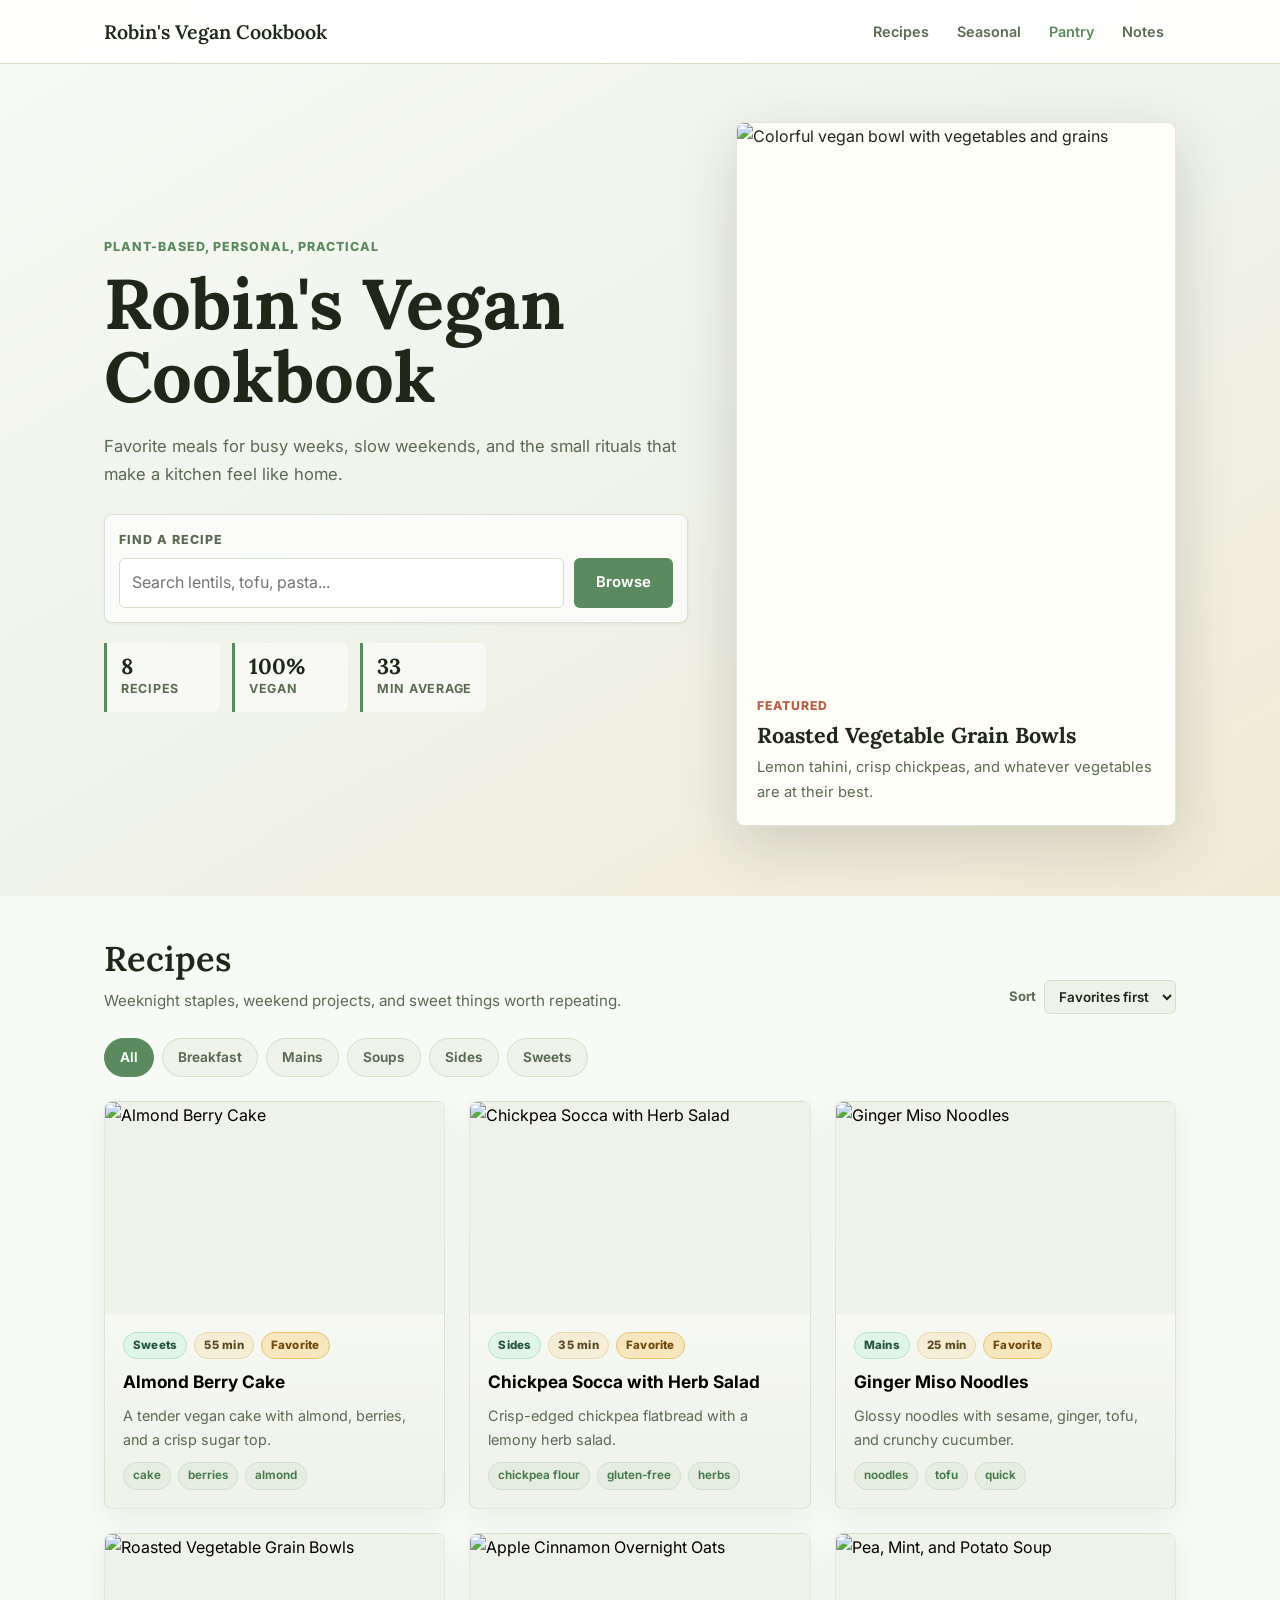
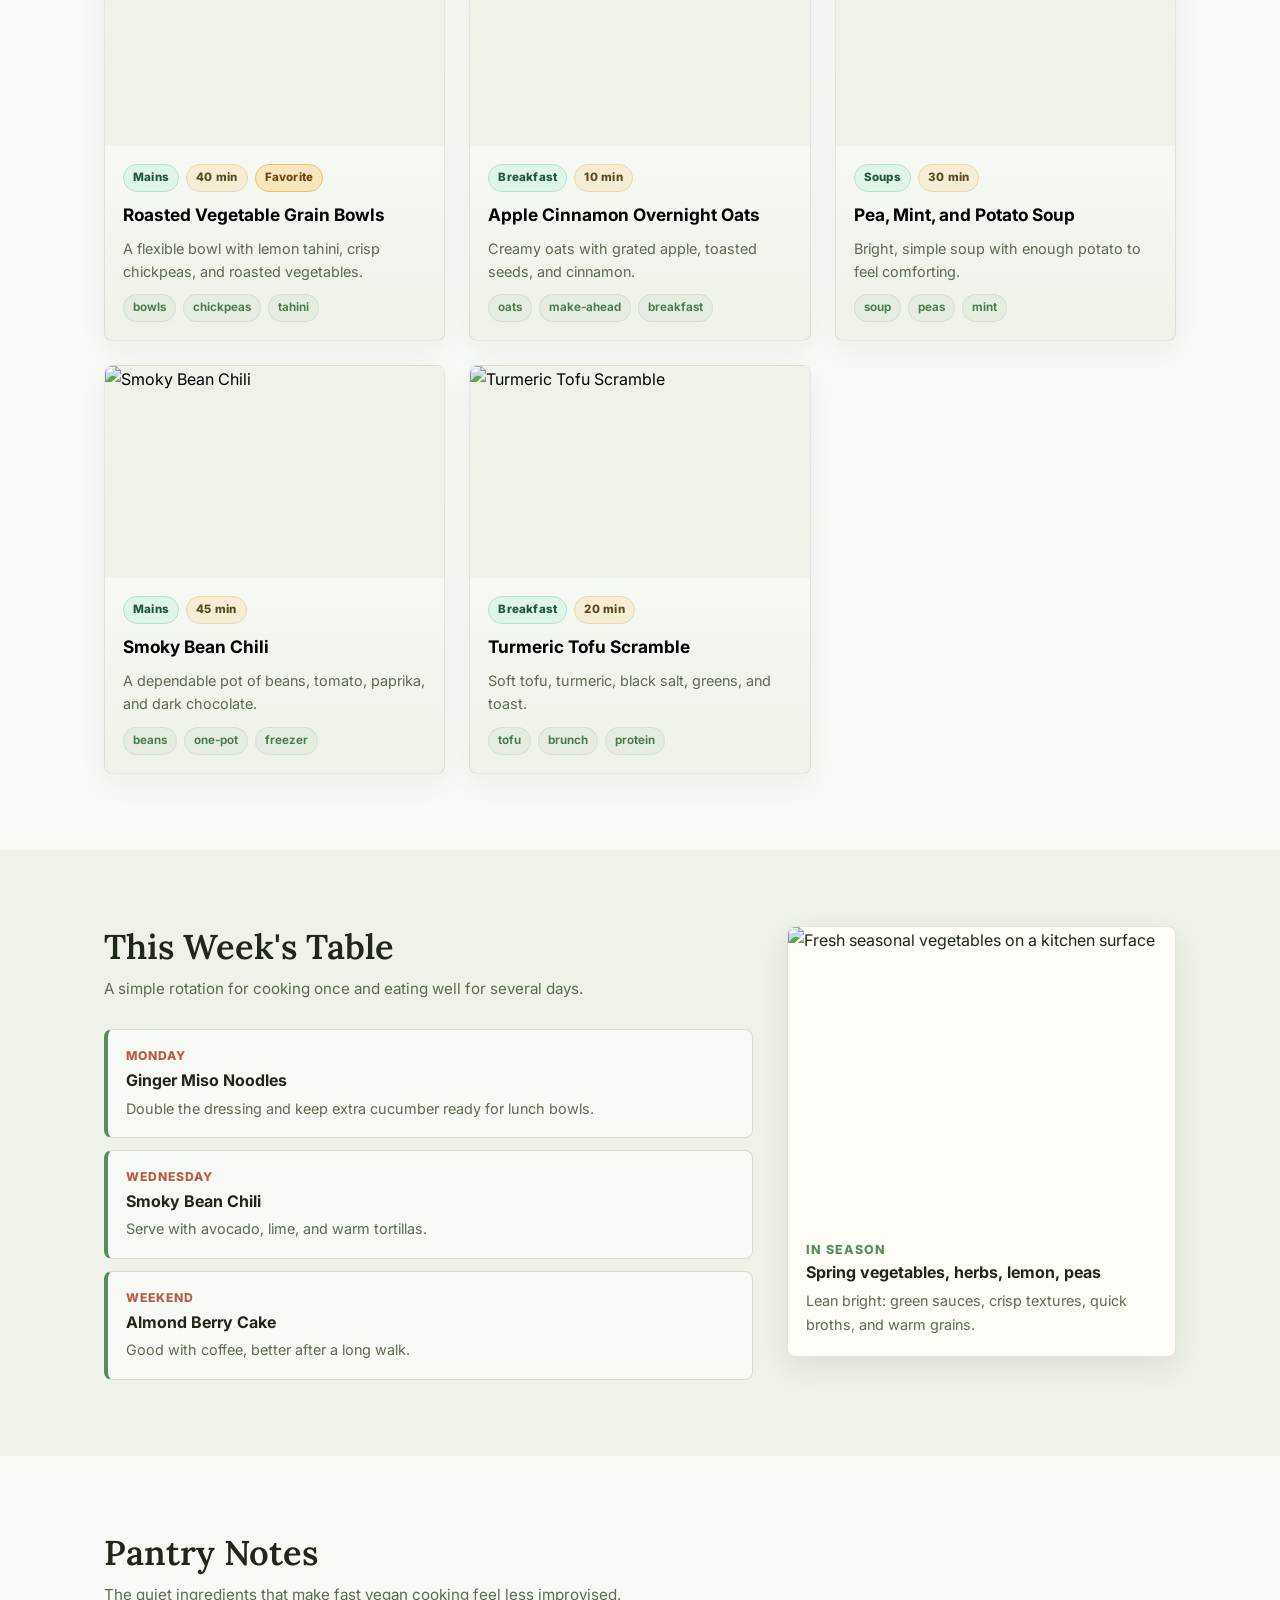
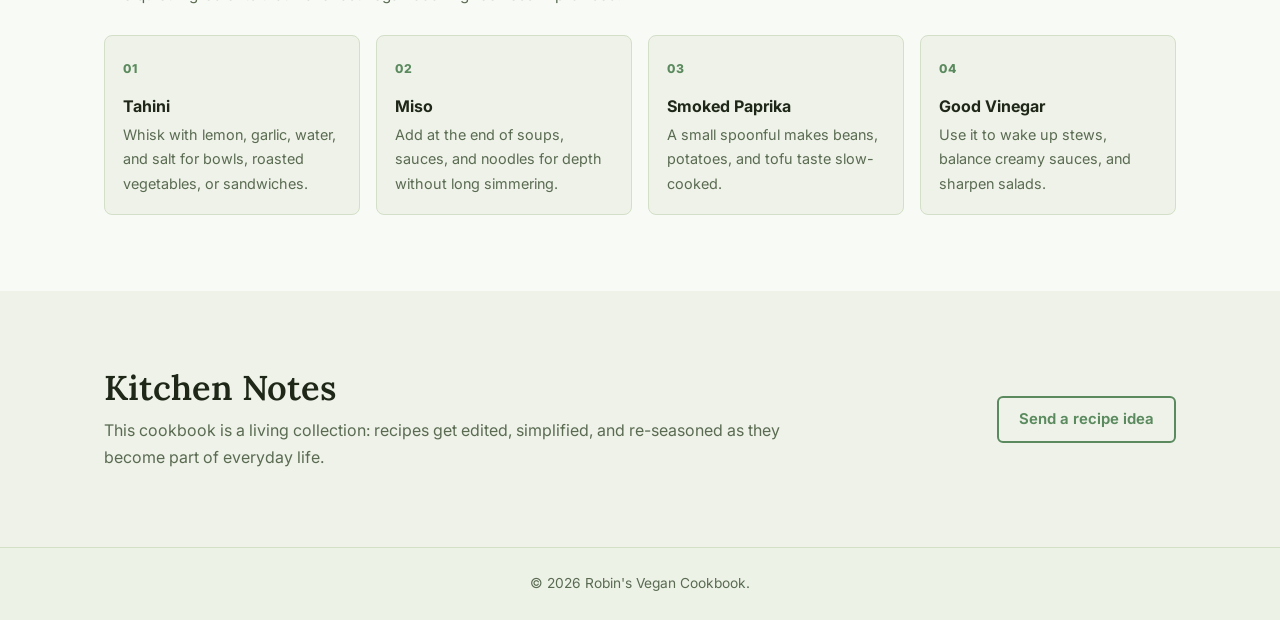
==== index.html @ c43923c9 "Update Pages URL for renamed repo" ====
<!DOCTYPE html>
<html lang="en">
<head>
  <meta charset="UTF-8" />
  <meta name="viewport" content="width=device-width, initial-scale=1.0" />
  <title>Robin's Vegan Cookbook</title>
  <meta name="description" content="Robin's personal vegan cookbook: weeknight recipes, seasonal favorites, pantry notes, and reliable plant-based meals." />
  <meta name="robots" content="index, follow" />
  <link rel="canonical" href="https://schrammr.github.io/Robins-Cookbook.github.io/" />

  <meta property="og:type" content="website" />
  <meta property="og:title" content="Robin's Vegan Cookbook" />
  <meta property="og:description" content="A personal vegan cookbook for everyday meals, comfort food, and seasonal cooking." />
  <meta property="og:url" content="https://schrammr.github.io/Robins-Cookbook.github.io/" />
  <meta property="og:image" content="https://images.unsplash.com/photo-1512621776951-a57141f2eefd?auto=format&fit=crop&w=1200&q=80" />

  <meta name="twitter:card" content="summary_large_image" />
  <meta name="twitter:title" content="Robin's Vegan Cookbook" />
  <meta name="twitter:description" content="A personal vegan cookbook for everyday meals, comfort food, and seasonal cooking." />
  <meta name="twitter:image" content="https://images.unsplash.com/photo-1512621776951-a57141f2eefd?auto=format&fit=crop&w=1200&q=80" />

  <link rel="icon" type="image/svg+xml" href="Assets/cookbook-favicon.svg" />
  <link rel="stylesheet" href="style.css" />
  <link rel="preconnect" href="https://fonts.googleapis.com" />
  <link rel="preconnect" href="https://fonts.gstatic.com" crossorigin />
  <link
    href="https://fonts.googleapis.com/css2?family=Inter:wght@300;400;500;600;700&family=Lora:ital,wght@0,400;0,600;1,400;1,600&display=swap"
    rel="stylesheet"
  />
  <script type="application/ld+json">
    {
      "@context": "https://schema.org",
      "@type": "WebSite",
      "name": "Robin's Vegan Cookbook",
      "url": "https://schrammr.github.io/Robins-Cookbook.github.io/",
      "description": "A personal vegan cookbook for everyday meals, comfort food, and seasonal cooking."
    }
  </script>
</head>
<body>
  <header id="site-header">
    <nav class="nav-container" aria-label="Main navigation">
      <a href="#hero" class="nav-logo">Robin's Vegan Cookbook</a>
      <ul class="nav-links" id="siteNavLinks">
        <li><a href="#recipes">Recipes</a></li>
        <li><a href="#seasonal">Seasonal</a></li>
        <li><a href="#pantry">Pantry</a></li>
        <li><a href="#notes">Notes</a></li>
      </ul>
      <button class="nav-burger" id="navBurger" aria-label="Toggle menu" aria-controls="siteNavLinks" aria-expanded="false">
        <span></span><span></span><span></span>
      </button>
    </nav>
  </header>

  <main>
    <section id="hero" class="hero-section">
      <div class="hero-inner">
        <div class="hero-copy">
          <p class="hero-kicker">Plant-based, personal, practical</p>
          <h1>Robin's Vegan Cookbook</h1>
          <p class="hero-profile">
            Favorite meals for busy weeks, slow weekends, and the small rituals that make a kitchen feel like home.
          </p>
          <form class="hero-search" role="search" aria-label="Search recipes">
            <label for="recipeSearch">Find a recipe</label>
            <div class="search-row">
              <input id="recipeSearch" type="search" placeholder="Search lentils, tofu, pasta..." autocomplete="off" />
              <a class="btn btn-primary" href="#recipes">Browse</a>
            </div>
          </form>
          <dl class="hero-stats" aria-label="Cookbook overview">
            <div>
              <dt id="recipeCount">0</dt>
              <dd>recipes</dd>
            </div>
            <div>
              <dt>100%</dt>
              <dd>vegan</dd>
            </div>
            <div>
              <dt>33</dt>
              <dd>min average</dd>
            </div>
          </dl>
        </div>
        <article class="hero-feature">
          <img
            src="https://images.unsplash.com/photo-1512621776951-a57141f2eefd?auto=format&fit=crop&w=1100&q=80"
            alt="Colorful vegan bowl with vegetables and grains"
          />
          <div class="hero-feature-caption">
            <span>Featured</span>
            <h2>Roasted Vegetable Grain Bowls</h2>
            <p>Lemon tahini, crisp chickpeas, and whatever vegetables are at their best.</p>
          </div>
        </article>
      </div>
    </section>

    <section id="recipes" class="recipes-section">
      <div class="section-inner">
        <div class="section-heading">
          <div>
            <h2 class="section-title">Recipes</h2>
            <p class="section-subtitle">Weeknight staples, weekend projects, and sweet things worth repeating.</p>
          </div>
          <label class="sort-control" for="recipeSort">
            <span>Sort</span>
            <select id="recipeSort" aria-label="Sort recipes">
              <option value="favorite">Favorites first</option>
              <option value="time">Fastest first</option>
              <option value="name">A-Z</option>
            </select>
          </label>
        </div>

        <div class="filter-bar" id="categoryFilters" aria-label="Filter recipes by category"></div>
        <div class="recipe-grid" id="recipeGrid"></div>
      </div>
    </section>

    <section id="seasonal" class="seasonal-section">
      <div class="section-inner seasonal-grid">
        <div>
          <h2 class="section-title">This Week's Table</h2>
          <p class="section-subtitle">A simple rotation for cooking once and eating well for several days.</p>
          <div class="menu-board">
            <article>
              <span>Monday</span>
              <h3>Ginger Miso Noodles</h3>
              <p>Double the dressing and keep extra cucumber ready for lunch bowls.</p>
            </article>
            <article>
              <span>Wednesday</span>
              <h3>Smoky Bean Chili</h3>
              <p>Serve with avocado, lime, and warm tortillas.</p>
            </article>
            <article>
              <span>Weekend</span>
              <h3>Almond Berry Cake</h3>
              <p>Good with coffee, better after a long walk.</p>
            </article>
          </div>
        </div>
        <aside class="seasonal-card">
          <img
            src="https://images.unsplash.com/photo-1543362906-acfc16c67564?auto=format&fit=crop&w=900&q=80"
            alt="Fresh seasonal vegetables on a kitchen surface"
          />
          <div>
            <span class="eyebrow">In Season</span>
            <h3>Spring vegetables, herbs, lemon, peas</h3>
            <p>Lean bright: green sauces, crisp textures, quick broths, and warm grains.</p>
          </div>
        </aside>
      </div>
    </section>

    <section id="pantry" class="pantry-section">
      <div class="section-inner">
        <h2 class="section-title">Pantry Notes</h2>
        <p class="section-subtitle">The quiet ingredients that make fast vegan cooking feel less improvised.</p>
        <div class="pantry-grid">
          <article>
            <span class="pantry-index">01</span>
            <h3>Tahini</h3>
            <p>Whisk with lemon, garlic, water, and salt for bowls, roasted vegetables, or sandwiches.</p>
          </article>
          <article>
            <span class="pantry-index">02</span>
            <h3>Miso</h3>
            <p>Add at the end of soups, sauces, and noodles for depth without long simmering.</p>
          </article>
          <article>
            <span class="pantry-index">03</span>
            <h3>Smoked Paprika</h3>
            <p>A small spoonful makes beans, potatoes, and tofu taste slow-cooked.</p>
          </article>
          <article>
            <span class="pantry-index">04</span>
            <h3>Good Vinegar</h3>
            <p>Use it to wake up stews, balance creamy sauces, and sharpen salads.</p>
          </article>
        </div>
      </div>
    </section>

    <section id="notes" class="notes-section">
      <div class="section-inner notes-inner">
        <div>
          <h2 class="section-title">Kitchen Notes</h2>
          <p class="notes-text">
            This cookbook is a living collection: recipes get edited, simplified, and re-seasoned as they become part of everyday life.
          </p>
        </div>
        <a class="btn btn-secondary" href="mailto:robinschramm@gmx.de">Send a recipe idea</a>
      </div>
    </section>
  </main>

  <footer>
    <p>© <span id="footerYear"></span> Robin's Vegan Cookbook.</p>
  </footer>

  <div class="recipe-modal" id="recipeModal" role="dialog" aria-modal="true" aria-labelledby="modalTitle" hidden>
    <div class="modal-backdrop" data-close-modal></div>
    <article class="modal-card">
      <button class="modal-close" type="button" aria-label="Close recipe" data-close-modal>×</button>
      <img id="modalImage" alt="" />
      <div class="modal-body">
        <div class="modal-meta" id="modalMeta"></div>
        <h2 id="modalTitle"></h2>
        <p id="modalDescription"></p>
        <div class="modal-columns">
          <div>
            <h3>Ingredients</h3>
            <ul id="modalIngredients"></ul>
          </div>
          <div>
            <h3>Method</h3>
            <ol id="modalSteps"></ol>
          </div>
        </div>
      </div>
    </article>
  </div>

  <script src="script.js"></script>
</body>
</html>
---- style.css ----
*, *::before, *::after { box-sizing: border-box; margin: 0; padding: 0; }

:root {
  --color-bg: #f8faf5;
  --color-surface: #eef2e8;
  --color-panel: #fffdf7;
  --color-border: #d4dfc8;
  --color-text: #1e2718;
  --color-text-muted: #5a6b52;
  --color-accent: #5a8a5e;
  --color-accent-h: #477a4b;
  --color-tomato: #bc5b45;
  --color-berry: #80495d;
  --color-gold: #b28738;
  --color-tag-bg: #e4ede0;
  --color-tag-text: #477a4b;
  --radius-sm: 6px;
  --radius-md: 8px;
  --shadow-sm: 0 1px 3px rgba(30,39,24,.07);
  --shadow-md: 0 10px 30px rgba(30,39,24,.09);
  --shadow-lg: 0 18px 60px rgba(30,39,24,.16);
  --nav-height: 64px;
  --section-pad: 76px;
  --max-width: 1120px;
  --transition: .2s ease;
}

html { scroll-behavior: smooth; }

body {
  font-family: 'Inter', system-ui, sans-serif;
  background: var(--color-bg);
  color: var(--color-text);
  line-height: 1.7;
  font-size: 16px;
  overflow-x: hidden;
}

body.modal-open { overflow: hidden; }

a { color: var(--color-accent); text-decoration: none; }
a:hover { text-decoration: underline; }
img { display: block; max-width: 100%; }
button, input, select { font: inherit; }

.section-inner {
  max-width: var(--max-width);
  margin: 0 auto;
  padding: var(--section-pad) 24px;
}

.section-title {
  font-family: 'Lora', serif;
  font-size: clamp(1.65rem, 3vw, 2.15rem);
  font-weight: 600;
  line-height: 1.22;
  color: var(--color-text);
}

.section-subtitle {
  max-width: 680px;
  color: var(--color-text-muted);
  margin-top: 8px;
  font-size: .95rem;
}

.btn {
  display: inline-flex;
  align-items: center;
  justify-content: center;
  min-height: 42px;
  gap: 6px;
  padding: 9px 20px;
  border-radius: var(--radius-sm);
  border: 2px solid transparent;
  font-size: .93rem;
  font-weight: 650;
  cursor: pointer;
  transition: background var(--transition), color var(--transition), border-color var(--transition), transform var(--transition);
  text-decoration: none;
}

.btn:hover { text-decoration: none; transform: translateY(-1px); }

.btn-primary {
  background: var(--color-accent);
  color: #fff;
  border-color: var(--color-accent);
}

.btn-primary:hover {
  background: var(--color-accent-h);
  border-color: var(--color-accent-h);
}

.btn-secondary {
  background: transparent;
  color: var(--color-accent);
  border-color: var(--color-accent);
}

.btn-secondary:hover { background: var(--color-tag-bg); }

#site-header {
  position: fixed;
  top: 0; left: 0; right: 0;
  height: var(--nav-height);
  background: rgba(255,255,255,.9);
  backdrop-filter: blur(12px);
  -webkit-backdrop-filter: blur(12px);
  border-bottom: 1px solid var(--color-border);
  z-index: 100;
  transition: box-shadow var(--transition);
}

#site-header.scrolled { box-shadow: var(--shadow-sm); }

.nav-container {
  max-width: var(--max-width);
  margin: 0 auto;
  padding: 0 24px;
  height: 100%;
  display: flex;
  align-items: center;
  justify-content: space-between;
}

.nav-logo {
  font-family: 'Lora', serif;
  font-size: 1.22rem;
  font-weight: 600;
  color: var(--color-text);
  text-decoration: none;
}

.nav-links {
  display: flex;
  list-style: none;
  gap: 4px;
  align-items: center;
}

.nav-links a {
  color: var(--color-text-muted);
  font-size: .9rem;
  font-weight: 600;
  padding: 6px 12px;
  border-radius: var(--radius-sm);
  transition: color var(--transition), background var(--transition);
  text-decoration: none;
}

.nav-links a:hover { color: var(--color-text); background: var(--color-surface); }
.nav-links a.active { color: var(--color-accent); }

.nav-burger {
  display: none;
  flex-direction: column;
  gap: 5px;
  background: none;
  border: none;
  cursor: pointer;
  padding: 4px;
}

.nav-burger span {
  width: 24px;
  height: 2px;
  background: var(--color-text);
  border-radius: 2px;
  transition: transform var(--transition), opacity var(--transition);
}

.hero-section {
  min-height: calc(100vh - 80px);
  display: flex;
  align-items: center;
  padding-top: var(--nav-height);
  background:
    linear-gradient(150deg, rgba(248,250,245,.98) 0%, rgba(238,242,232,.92) 52%, rgba(241,229,203,.8) 100%);
}

.hero-inner {
  width: 100%;
  max-width: var(--max-width);
  margin: 0 auto;
  padding: 58px 24px 70px;
  display: grid;
  grid-template-columns: minmax(0, 1fr) minmax(340px, 440px);
  gap: 48px;
  align-items: center;
}

.hero-kicker,
.eyebrow {
  font-size: .78rem;
  color: var(--color-accent);
  font-weight: 800;
  letter-spacing: .08em;
  text-transform: uppercase;
}

.hero-copy {
  min-width: 0;
}

.hero-copy h1 {
  font-family: 'Lora', serif;
  font-size: clamp(2.4rem, 5.5vw, 4.65rem);
  font-weight: 700;
  line-height: 1.04;
  margin: 10px 0 18px;
  text-wrap: balance;
}

.hero-profile {
  max-width: 700px;
  color: var(--color-text-muted);
  font-size: 1.04rem;
  margin-bottom: 26px;
}

.hero-search {
  width: 100%;
  max-width: 620px;
  background: rgba(255,255,255,.68);
  border: 1px solid rgba(122,148,108,.24);
  border-radius: var(--radius-md);
  padding: 14px;
  box-shadow: var(--shadow-sm);
}

.hero-search label {
  display: block;
  color: var(--color-text-muted);
  font-size: .78rem;
  font-weight: 800;
  letter-spacing: .08em;
  text-transform: uppercase;
  margin-bottom: 8px;
}

.search-row {
  display: grid;
  grid-template-columns: 1fr auto;
  gap: 10px;
}

.search-row input {
  width: 100%;
  min-width: 0;
  border: 1px solid var(--color-border);
  border-radius: var(--radius-sm);
  background: #fff;
  color: var(--color-text);
  padding: 10px 12px;
  outline: none;
}

.search-row input:focus {
  border-color: var(--color-accent);
  box-shadow: 0 0 0 3px rgba(90,138,94,.16);
}

.hero-stats {
  display: flex;
  flex-wrap: wrap;
  gap: 12px;
  margin-top: 20px;
}

.hero-stats div {
  min-width: 116px;
  padding: 12px 14px;
  border-left: 3px solid var(--color-accent);
  background: rgba(255,255,255,.56);
  border-radius: 0 var(--radius-sm) var(--radius-sm) 0;
}

.hero-stats dt {
  font-family: 'Lora', serif;
  font-size: 1.35rem;
  font-weight: 700;
  line-height: 1.1;
}

.hero-stats dd {
  color: var(--color-text-muted);
  font-size: .78rem;
  font-weight: 700;
  text-transform: uppercase;
  letter-spacing: .06em;
}

.hero-feature {
  background: var(--color-panel);
  border: 1px solid rgba(122,148,108,.22);
  border-radius: var(--radius-md);
  overflow: hidden;
  box-shadow: var(--shadow-lg);
}

.hero-feature img {
  width: 100%;
  aspect-ratio: 4 / 5;
  object-fit: cover;
}

.hero-feature-caption {
  padding: 20px;
}

.hero-feature-caption span {
  color: var(--color-tomato);
  font-size: .76rem;
  font-weight: 800;
  letter-spacing: .08em;
  text-transform: uppercase;
}

.hero-feature-caption h2 {
  font-family: 'Lora', serif;
  font-size: 1.35rem;
  line-height: 1.25;
  margin: 4px 0 6px;
}

.hero-feature-caption p { color: var(--color-text-muted); font-size: .92rem; }

.recipes-section,
.pantry-section { background: var(--color-bg); }

.recipes-section .section-inner {
  padding-top: 42px;
}

.section-heading {
  display: flex;
  gap: 20px;
  justify-content: space-between;
  align-items: end;
  margin-bottom: 24px;
}

.sort-control {
  display: inline-flex;
  align-items: center;
  gap: 8px;
  color: var(--color-text-muted);
  font-size: .82rem;
  font-weight: 700;
}

.sort-control select {
  border: 1px solid var(--color-border);
  background: var(--color-surface);
  color: var(--color-text);
  border-radius: var(--radius-sm);
  padding: 7px 10px;
  font-size: .84rem;
  font-weight: 600;
}

.filter-bar {
  display: flex;
  gap: 8px;
  flex-wrap: wrap;
  margin-bottom: 24px;
}

.filter-btn {
  background: var(--color-surface);
  border: 1px solid var(--color-border);
  color: var(--color-text-muted);
  padding: 7px 15px;
  border-radius: 99px;
  font-size: .85rem;
  font-weight: 650;
  cursor: pointer;
  transition: background var(--transition), color var(--transition), border-color var(--transition);
}

.filter-btn:hover,
.filter-btn.active {
  background: var(--color-accent);
  border-color: var(--color-accent);
  color: #fff;
}

.recipe-grid {
  display: grid;
  grid-template-columns: repeat(auto-fill, minmax(270px, 1fr));
  gap: 24px;
  align-items: stretch;
}

.recipe-card {
  min-height: 100%;
  background: linear-gradient(180deg, rgba(255,255,255,.8) 0%, var(--color-surface) 100%);
  border: 1px solid rgba(122,148,108,.2);
  border-radius: var(--radius-md);
  overflow: hidden;
  display: flex;
  flex-direction: column;
  box-shadow: 0 10px 28px rgba(30,39,24,.06);
  cursor: pointer;
  text-align: left;
  transition: transform var(--transition), box-shadow var(--transition), border-color var(--transition);
}

.recipe-card:hover,
.recipe-card:focus-visible {
  transform: translateY(-5px);
  box-shadow: var(--shadow-md);
  border-color: rgba(90,138,94,.38);
  outline: none;
}

.recipe-card img {
  width: 100%;
  aspect-ratio: 16 / 10;
  object-fit: cover;
  background: var(--color-surface);
}

.recipe-card-body {
  padding: 18px;
  display: flex;
  flex-direction: column;
  gap: 11px;
  flex: 1;
}

.recipe-meta-row,
.recipe-tags,
.modal-meta {
  display: flex;
  flex-wrap: wrap;
  gap: 7px;
  align-items: center;
}

.recipe-category,
.recipe-time,
.recipe-season,
.recipe-favorite {
  display: inline-flex;
  align-items: center;
  border-radius: 99px;
  padding: 3px 9px;
  font-size: .72rem;
  font-weight: 800;
  letter-spacing: .02em;
  white-space: nowrap;
}

.recipe-category { color: #24553d; background: #dff5e7; border: 1px solid #b4e3c5; }
.recipe-time { color: #5b4a1f; background: #f6edd6; border: 1px solid #ead7a5; }
.recipe-season { color: #583148; background: #f4dde6; border: 1px solid #e6bdce; }
.recipe-favorite { color: #71490f; background: #f8e7be; border: 1px solid #e5c36e; }

.recipe-card h3 {
  font-size: 1.08rem;
  font-weight: 700;
  line-height: 1.34;
}

.recipe-card p {
  color: var(--color-text-muted);
  font-size: .9rem;
  line-height: 1.62;
  flex: 1;
}

.recipe-tags span {
  color: var(--color-tag-text);
  background: var(--color-tag-bg);
  border: 1px solid rgba(90,138,94,.12);
  border-radius: 99px;
  padding: 3px 9px;
  font-size: .73rem;
  font-weight: 650;
}

.empty-state {
  grid-column: 1 / -1;
  color: var(--color-text-muted);
  background: var(--color-surface);
  border: 1px solid var(--color-border);
  border-radius: var(--radius-md);
  padding: 22px;
}

.seasonal-section,
.notes-section { background: var(--color-surface); }

.seasonal-grid {
  display: grid;
  grid-template-columns: minmax(0, 1.25fr) minmax(300px, .75fr);
  gap: 34px;
  align-items: start;
}

.menu-board {
  display: grid;
  gap: 12px;
  margin-top: 28px;
}

.menu-board article {
  background: var(--color-bg);
  border: 1px solid var(--color-border);
  border-radius: var(--radius-md);
  padding: 16px 18px;
  border-left: 4px solid var(--color-accent);
}

.menu-board span {
  color: var(--color-tomato);
  display: block;
  font-size: .76rem;
  font-weight: 800;
  text-transform: uppercase;
  letter-spacing: .08em;
  margin-bottom: 3px;
}

.menu-board h3,
.seasonal-card h3,
.pantry-grid h3 {
  font-size: 1rem;
  line-height: 1.35;
}

.menu-board p,
.seasonal-card p,
.pantry-grid p {
  color: var(--color-text-muted);
  font-size: .9rem;
  margin-top: 5px;
}

.seasonal-card {
  background: var(--color-panel);
  border: 1px solid rgba(122,148,108,.22);
  border-radius: var(--radius-md);
  overflow: hidden;
  box-shadow: var(--shadow-md);
}

.seasonal-card img {
  width: 100%;
  aspect-ratio: 4 / 3;
  object-fit: cover;
}

.seasonal-card div { padding: 18px; }

.pantry-grid {
  display: grid;
  grid-template-columns: repeat(4, minmax(0, 1fr));
  gap: 16px;
  margin-top: 28px;
}

.pantry-grid article {
  background: var(--color-surface);
  border: 1px solid var(--color-border);
  border-radius: var(--radius-md);
  padding: 18px;
}

.pantry-index {
  display: inline-block;
  color: var(--color-accent);
  font-size: .76rem;
  font-weight: 800;
  letter-spacing: .1em;
  margin-bottom: 16px;
}

.notes-inner {
  display: flex;
  gap: 24px;
  align-items: center;
  justify-content: space-between;
}

.notes-text {
  max-width: 720px;
  color: var(--color-text-muted);
  margin-top: 8px;
}

footer {
  background: #edf2e7;
  border-top: 1px solid var(--color-border);
  text-align: center;
  padding: 24px;
  color: var(--color-text-muted);
  font-size: .86rem;
}

.recipe-modal[hidden] { display: none; }

.recipe-modal {
  position: fixed;
  inset: 0;
  z-index: 200;
  display: grid;
  place-items: center;
  padding: 24px;
}

.modal-backdrop {
  position: absolute;
  inset: 0;
  background: rgba(9, 16, 8, .58);
  backdrop-filter: blur(8px);
}

.modal-card {
  position: relative;
  width: min(960px, 100%);
  max-height: min(860px, calc(100vh - 48px));
  overflow: auto;
  background: var(--color-panel);
  border-radius: var(--radius-md);
  box-shadow: var(--shadow-lg);
}

.modal-close {
  position: absolute;
  top: 12px;
  right: 12px;
  z-index: 2;
  width: 38px;
  height: 38px;
  border: none;
  border-radius: 50%;
  background: rgba(255,255,255,.9);
  color: var(--color-text);
  font-size: 1.45rem;
  line-height: 1;
  cursor: pointer;
  box-shadow: var(--shadow-sm);
}

.modal-card > img {
  width: 100%;
  max-height: 360px;
  object-fit: cover;
}

.modal-body { padding: 26px; }

.modal-body h2 {
  font-family: 'Lora', serif;
  font-size: clamp(1.7rem, 4vw, 2.4rem);
  line-height: 1.14;
  margin: 12px 0 10px;
}

.modal-body > p {
  color: var(--color-text-muted);
  max-width: 760px;
}

.modal-columns {
  display: grid;
  grid-template-columns: minmax(220px, .85fr) minmax(0, 1.15fr);
  gap: 28px;
  margin-top: 24px;
}

.modal-columns h3 {
  font-size: .84rem;
  color: var(--color-text-muted);
  font-weight: 800;
  letter-spacing: .08em;
  text-transform: uppercase;
  margin-bottom: 10px;
}

.modal-columns ul,
.modal-columns ol {
  padding-left: 20px;
  color: var(--color-text);
}

.modal-columns li { margin-bottom: 8px; }

.reveal {
  opacity: 0;
  transform: translateY(12px);
  transition: opacity .45s ease, transform .45s ease;
}

.reveal.visible {
  opacity: 1;
  transform: translateY(0);
}

@media (max-width: 900px) {
  .hero-section { min-height: auto; }
  .hero-inner,
  .seasonal-grid {
    grid-template-columns: 1fr;
  }

  .hero-feature {
    max-width: 560px;
  }

  .pantry-grid {
    grid-template-columns: repeat(2, minmax(0, 1fr));
  }
}

@media (max-width: 760px) {
  :root { --section-pad: 58px; }

  .nav-burger { display: flex; }

  .nav-links {
    position: absolute;
    top: var(--nav-height);
    left: 0;
    right: 0;
    display: none;
    flex-direction: column;
    align-items: stretch;
    gap: 0;
    background: rgba(255,255,255,.98);
    border-bottom: 1px solid var(--color-border);
    padding: 8px 24px 18px;
  }

  .nav-links.open { display: flex; }

  .nav-links a {
    display: block;
    padding: 12px 0;
  }

  .nav-burger.open span:nth-child(1) { transform: translateY(7px) rotate(45deg); }
  .nav-burger.open span:nth-child(2) { opacity: 0; }
  .nav-burger.open span:nth-child(3) { transform: translateY(-7px) rotate(-45deg); }

  .hero-inner {
    padding-top: 42px;
    gap: 34px;
  }

  .hero-search,
  .hero-feature {
    max-width: 100%;
  }

  .section-heading,
  .notes-inner {
    align-items: flex-start;
    flex-direction: column;
  }

  .search-row {
    grid-template-columns: 1fr;
  }

  .search-row .btn {
    width: 100%;
  }

  .modal-columns {
    grid-template-columns: 1fr;
  }
}

@media (max-width: 520px) {
  .section-inner,
  .nav-container,
  .hero-inner {
    padding-left: 18px;
    padding-right: 18px;
  }

  .nav-logo {
    max-width: 230px;
    font-size: 1.08rem;
  }

  .hero-copy h1 {
    max-width: 10ch;
    font-size: 2.35rem;
  }

  .hero-copy,
  .hero-search,
  .hero-feature,
  .hero-profile {
    width: calc(100vw - 56px);
    max-width: calc(100vw - 56px);
  }

  .hero-stats,
  .hero-stats div,
  .sort-control {
    width: 100%;
  }

  .sort-control {
    justify-content: space-between;
  }

  .sort-control select {
    max-width: 190px;
  }

  .recipe-grid,
  .pantry-grid {
    grid-template-columns: 1fr;
  }

  .recipe-modal {
    padding: 12px;
  }

  .modal-card {
    max-height: calc(100vh - 24px);
  }

  .modal-body {
    padding: 22px 18px;
  }
}
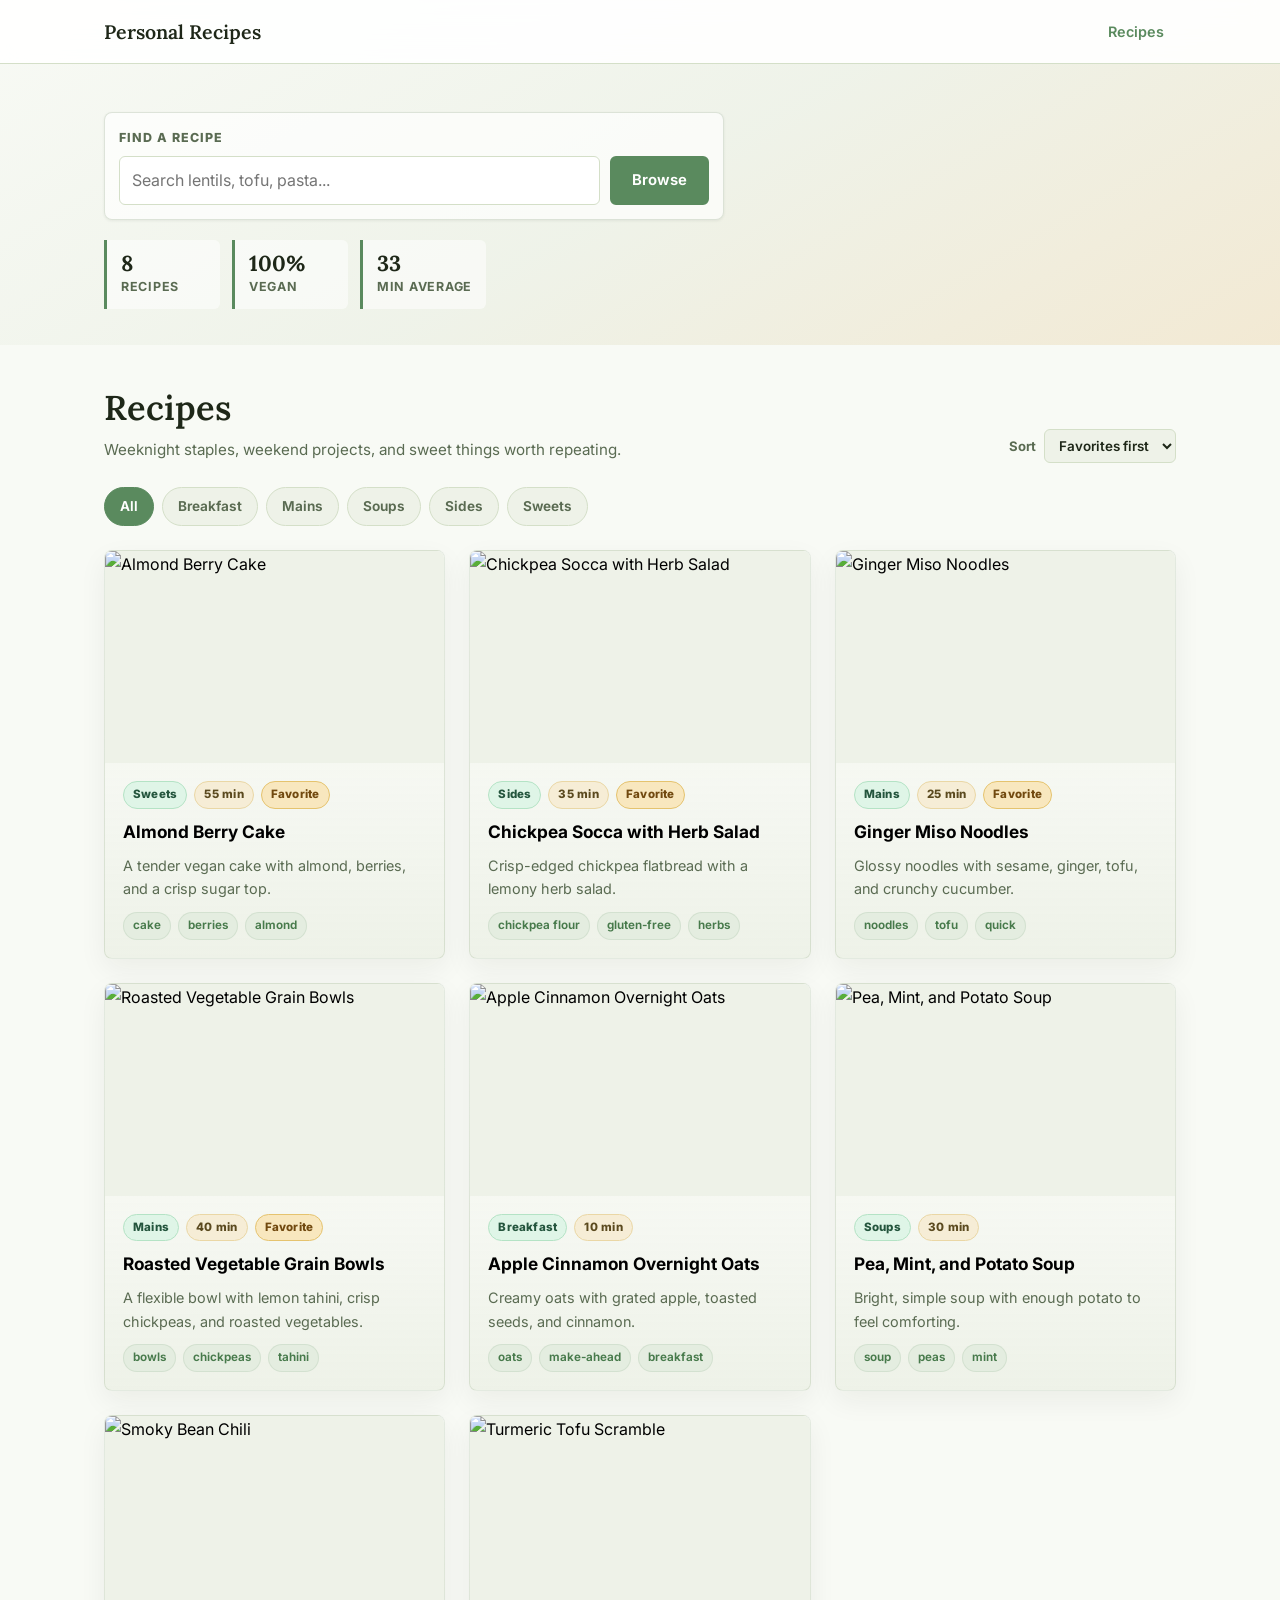
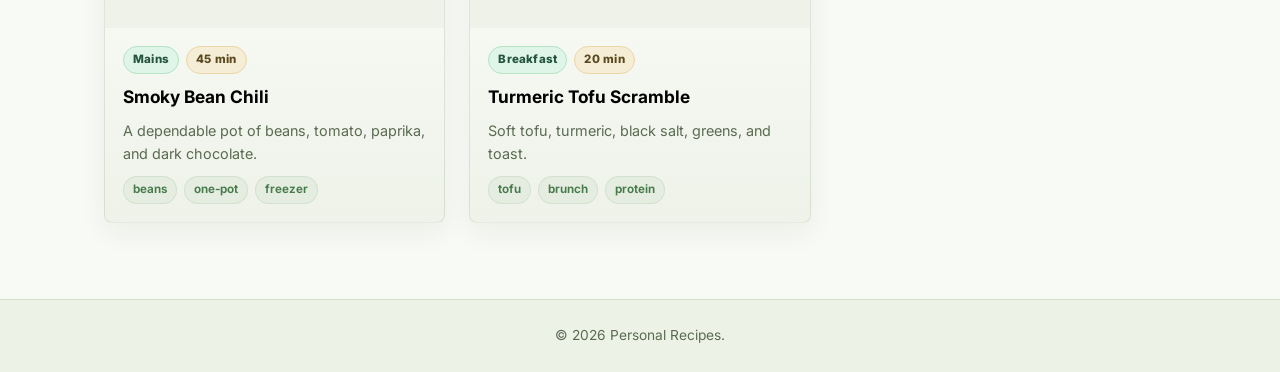
==== commit 7eebc6b4: "Simplify recipe homepage" ====
--- a/index.html
+++ b/index.html
@@ -3,20 +3,20 @@
 <head>
   <meta charset="UTF-8" />
   <meta name="viewport" content="width=device-width, initial-scale=1.0" />
-  <title>Robin's Vegan Cookbook</title>
-  <meta name="description" content="Robin's personal vegan cookbook: weeknight recipes, seasonal favorites, pantry notes, and reliable plant-based meals." />
+  <title>Personal Recipes</title>
+  <meta name="description" content="A personal recipe collection for everyday meals, comfort food, and reliable home cooking." />
   <meta name="robots" content="index, follow" />
   <link rel="canonical" href="https://schrammr.github.io/Robins-Cookbook.github.io/" />
 
   <meta property="og:type" content="website" />
-  <meta property="og:title" content="Robin's Vegan Cookbook" />
-  <meta property="og:description" content="A personal vegan cookbook for everyday meals, comfort food, and seasonal cooking." />
+  <meta property="og:title" content="Personal Recipes" />
+  <meta property="og:description" content="A personal recipe collection for everyday meals, comfort food, and reliable home cooking." />
   <meta property="og:url" content="https://schrammr.github.io/Robins-Cookbook.github.io/" />
   <meta property="og:image" content="https://images.unsplash.com/photo-1512621776951-a57141f2eefd?auto=format&fit=crop&w=1200&q=80" />
 
   <meta name="twitter:card" content="summary_large_image" />
-  <meta name="twitter:title" content="Robin's Vegan Cookbook" />
-  <meta name="twitter:description" content="A personal vegan cookbook for everyday meals, comfort food, and seasonal cooking." />
+  <meta name="twitter:title" content="Personal Recipes" />
+  <meta name="twitter:description" content="A personal recipe collection for everyday meals, comfort food, and reliable home cooking." />
   <meta name="twitter:image" content="https://images.unsplash.com/photo-1512621776951-a57141f2eefd?auto=format&fit=crop&w=1200&q=80" />
 
   <link rel="icon" type="image/svg+xml" href="Assets/cookbook-favicon.svg" />
@@ -31,21 +31,18 @@
     {
       "@context": "https://schema.org",
       "@type": "WebSite",
-      "name": "Robin's Vegan Cookbook",
+      "name": "Personal Recipes",
       "url": "https://schrammr.github.io/Robins-Cookbook.github.io/",
-      "description": "A personal vegan cookbook for everyday meals, comfort food, and seasonal cooking."
+      "description": "A personal recipe collection for everyday meals, comfort food, and reliable home cooking."
     }
   </script>
 </head>
 <body>
   <header id="site-header">
     <nav class="nav-container" aria-label="Main navigation">
-      <a href="#hero" class="nav-logo">Robin's Vegan Cookbook</a>
+      <a href="#hero" class="nav-logo">Personal Recipes</a>
       <ul class="nav-links" id="siteNavLinks">
         <li><a href="#recipes">Recipes</a></li>
-        <li><a href="#seasonal">Seasonal</a></li>
-        <li><a href="#pantry">Pantry</a></li>
-        <li><a href="#notes">Notes</a></li>
       </ul>
       <button class="nav-burger" id="navBurger" aria-label="Toggle menu" aria-controls="siteNavLinks" aria-expanded="false">
         <span></span><span></span><span></span>
@@ -57,11 +54,6 @@
     <section id="hero" class="hero-section">
       <div class="hero-inner">
         <div class="hero-copy">
-          <p class="hero-kicker">Plant-based, personal, practical</p>
-          <h1>Robin's Vegan Cookbook</h1>
-          <p class="hero-profile">
-            Favorite meals for busy weeks, slow weekends, and the small rituals that make a kitchen feel like home.
-          </p>
           <form class="hero-search" role="search" aria-label="Search recipes">
             <label for="recipeSearch">Find a recipe</label>
             <div class="search-row">
@@ -84,17 +76,6 @@
             </div>
           </dl>
         </div>
-        <article class="hero-feature">
-          <img
-            src="https://images.unsplash.com/photo-1512621776951-a57141f2eefd?auto=format&fit=crop&w=1100&q=80"
-            alt="Colorful vegan bowl with vegetables and grains"
-          />
-          <div class="hero-feature-caption">
-            <span>Featured</span>
-            <h2>Roasted Vegetable Grain Bowls</h2>
-            <p>Lemon tahini, crisp chickpeas, and whatever vegetables are at their best.</p>
-          </div>
-        </article>
       </div>
     </section>
 
@@ -120,87 +101,10 @@
       </div>
     </section>
 
-    <section id="seasonal" class="seasonal-section">
-      <div class="section-inner seasonal-grid">
-        <div>
-          <h2 class="section-title">This Week's Table</h2>
-          <p class="section-subtitle">A simple rotation for cooking once and eating well for several days.</p>
-          <div class="menu-board">
-            <article>
-              <span>Monday</span>
-              <h3>Ginger Miso Noodles</h3>
-              <p>Double the dressing and keep extra cucumber ready for lunch bowls.</p>
-            </article>
-            <article>
-              <span>Wednesday</span>
-              <h3>Smoky Bean Chili</h3>
-              <p>Serve with avocado, lime, and warm tortillas.</p>
-            </article>
-            <article>
-              <span>Weekend</span>
-              <h3>Almond Berry Cake</h3>
-              <p>Good with coffee, better after a long walk.</p>
-            </article>
-          </div>
-        </div>
-        <aside class="seasonal-card">
-          <img
-            src="https://images.unsplash.com/photo-1543362906-acfc16c67564?auto=format&fit=crop&w=900&q=80"
-            alt="Fresh seasonal vegetables on a kitchen surface"
-          />
-          <div>
-            <span class="eyebrow">In Season</span>
-            <h3>Spring vegetables, herbs, lemon, peas</h3>
-            <p>Lean bright: green sauces, crisp textures, quick broths, and warm grains.</p>
-          </div>
-        </aside>
-      </div>
-    </section>
-
-    <section id="pantry" class="pantry-section">
-      <div class="section-inner">
-        <h2 class="section-title">Pantry Notes</h2>
-        <p class="section-subtitle">The quiet ingredients that make fast vegan cooking feel less improvised.</p>
-        <div class="pantry-grid">
-          <article>
-            <span class="pantry-index">01</span>
-            <h3>Tahini</h3>
-            <p>Whisk with lemon, garlic, water, and salt for bowls, roasted vegetables, or sandwiches.</p>
-          </article>
-          <article>
-            <span class="pantry-index">02</span>
-            <h3>Miso</h3>
-            <p>Add at the end of soups, sauces, and noodles for depth without long simmering.</p>
-          </article>
-          <article>
-            <span class="pantry-index">03</span>
-            <h3>Smoked Paprika</h3>
-            <p>A small spoonful makes beans, potatoes, and tofu taste slow-cooked.</p>
-          </article>
-          <article>
-            <span class="pantry-index">04</span>
-            <h3>Good Vinegar</h3>
-            <p>Use it to wake up stews, balance creamy sauces, and sharpen salads.</p>
-          </article>
-        </div>
-      </div>
-    </section>
-
-    <section id="notes" class="notes-section">
-      <div class="section-inner notes-inner">
-        <div>
-          <h2 class="section-title">Kitchen Notes</h2>
-          <p class="notes-text">
-            This cookbook is a living collection: recipes get edited, simplified, and re-seasoned as they become part of everyday life.
-          </p>
-        </div>
-        <a class="btn btn-secondary" href="mailto:robinschramm@gmx.de">Send a recipe idea</a>
-      </div>
-    </section>
   </main>
 
   <footer>
-    <p>© <span id="footerYear"></span> Robin's Vegan Cookbook.</p>
+    <p>© <span id="footerYear"></span> Personal Recipes.</p>
   </footer>
 
   <div class="recipe-modal" id="recipeModal" role="dialog" aria-modal="true" aria-labelledby="modalTitle" hidden>
--- a/style.css
+++ b/style.css
@@ -172,7 +172,6 @@
 }
 
 .hero-section {
-  min-height: calc(100vh - 80px);
   display: flex;
   align-items: center;
   padding-top: var(--nav-height);
@@ -184,40 +183,12 @@
   width: 100%;
   max-width: var(--max-width);
   margin: 0 auto;
-  padding: 58px 24px 70px;
-  display: grid;
-  grid-template-columns: minmax(0, 1fr) minmax(340px, 440px);
-  gap: 48px;
-  align-items: center;
-}
-
-.hero-kicker,
-.eyebrow {
-  font-size: .78rem;
-  color: var(--color-accent);
-  font-weight: 800;
-  letter-spacing: .08em;
-  text-transform: uppercase;
+  padding: 48px 24px 36px;
 }
 
 .hero-copy {
   min-width: 0;
-}
-
-.hero-copy h1 {
-  font-family: 'Lora', serif;
-  font-size: clamp(2.4rem, 5.5vw, 4.65rem);
-  font-weight: 700;
-  line-height: 1.04;
-  margin: 10px 0 18px;
-  text-wrap: balance;
-}
-
-.hero-profile {
-  max-width: 700px;
-  color: var(--color-text-muted);
-  font-size: 1.04rem;
-  margin-bottom: 26px;
+  max-width: 720px;
 }
 
 .hero-search {
@@ -292,43 +263,7 @@
   letter-spacing: .06em;
 }
 
-.hero-feature {
-  background: var(--color-panel);
-  border: 1px solid rgba(122,148,108,.22);
-  border-radius: var(--radius-md);
-  overflow: hidden;
-  box-shadow: var(--shadow-lg);
-}
-
-.hero-feature img {
-  width: 100%;
-  aspect-ratio: 4 / 5;
-  object-fit: cover;
-}
-
-.hero-feature-caption {
-  padding: 20px;
-}
-
-.hero-feature-caption span {
-  color: var(--color-tomato);
-  font-size: .76rem;
-  font-weight: 800;
-  letter-spacing: .08em;
-  text-transform: uppercase;
-}
-
-.hero-feature-caption h2 {
-  font-family: 'Lora', serif;
-  font-size: 1.35rem;
-  line-height: 1.25;
-  margin: 4px 0 6px;
-}
-
-.hero-feature-caption p { color: var(--color-text-muted); font-size: .92rem; }
-
-.recipes-section,
-.pantry-section { background: var(--color-bg); }
+.recipes-section { background: var(--color-bg); }
 
 .recipes-section .section-inner {
   padding-top: 42px;
@@ -342,6 +277,10 @@
   margin-bottom: 24px;
 }
 
+.section-heading > div {
+  min-width: 0;
+}
+
 .sort-control {
   display: inline-flex;
   align-items: center;
@@ -352,6 +291,7 @@
 }
 
 .sort-control select {
+  min-width: 0;
   border: 1px solid var(--color-border);
   background: var(--color-surface);
   color: var(--color-text);
@@ -489,107 +429,6 @@
   border: 1px solid var(--color-border);
   border-radius: var(--radius-md);
   padding: 22px;
-}
-
-.seasonal-section,
-.notes-section { background: var(--color-surface); }
-
-.seasonal-grid {
-  display: grid;
-  grid-template-columns: minmax(0, 1.25fr) minmax(300px, .75fr);
-  gap: 34px;
-  align-items: start;
-}
-
-.menu-board {
-  display: grid;
-  gap: 12px;
-  margin-top: 28px;
-}
-
-.menu-board article {
-  background: var(--color-bg);
-  border: 1px solid var(--color-border);
-  border-radius: var(--radius-md);
-  padding: 16px 18px;
-  border-left: 4px solid var(--color-accent);
-}
-
-.menu-board span {
-  color: var(--color-tomato);
-  display: block;
-  font-size: .76rem;
-  font-weight: 800;
-  text-transform: uppercase;
-  letter-spacing: .08em;
-  margin-bottom: 3px;
-}
-
-.menu-board h3,
-.seasonal-card h3,
-.pantry-grid h3 {
-  font-size: 1rem;
-  line-height: 1.35;
-}
-
-.menu-board p,
-.seasonal-card p,
-.pantry-grid p {
-  color: var(--color-text-muted);
-  font-size: .9rem;
-  margin-top: 5px;
-}
-
-.seasonal-card {
-  background: var(--color-panel);
-  border: 1px solid rgba(122,148,108,.22);
-  border-radius: var(--radius-md);
-  overflow: hidden;
-  box-shadow: var(--shadow-md);
-}
-
-.seasonal-card img {
-  width: 100%;
-  aspect-ratio: 4 / 3;
-  object-fit: cover;
-}
-
-.seasonal-card div { padding: 18px; }
-
-.pantry-grid {
-  display: grid;
-  grid-template-columns: repeat(4, minmax(0, 1fr));
-  gap: 16px;
-  margin-top: 28px;
-}
-
-.pantry-grid article {
-  background: var(--color-surface);
-  border: 1px solid var(--color-border);
-  border-radius: var(--radius-md);
-  padding: 18px;
-}
-
-.pantry-index {
-  display: inline-block;
-  color: var(--color-accent);
-  font-size: .76rem;
-  font-weight: 800;
-  letter-spacing: .1em;
-  margin-bottom: 16px;
-}
-
-.notes-inner {
-  display: flex;
-  gap: 24px;
-  align-items: center;
-  justify-content: space-between;
-}
-
-.notes-text {
-  max-width: 720px;
-  color: var(--color-text-muted);
-  margin-top: 8px;
 }
 
 footer {
@@ -703,18 +542,6 @@
 
 @media (max-width: 900px) {
   .hero-section { min-height: auto; }
-  .hero-inner,
-  .seasonal-grid {
-    grid-template-columns: 1fr;
-  }
-
-  .hero-feature {
-    max-width: 560px;
-  }
-
-  .pantry-grid {
-    grid-template-columns: repeat(2, minmax(0, 1fr));
-  }
 }
 
 @media (max-width: 760px) {
@@ -747,20 +574,14 @@
   .nav-burger.open span:nth-child(2) { opacity: 0; }
   .nav-burger.open span:nth-child(3) { transform: translateY(-7px) rotate(-45deg); }
 
-  .hero-inner {
-    padding-top: 42px;
-    gap: 34px;
-  }
-
-  .hero-search,
-  .hero-feature {
+  .hero-search {
     max-width: 100%;
   }
 
-  .section-heading,
-  .notes-inner {
+  .section-heading {
     align-items: flex-start;
     flex-direction: column;
+    width: 100%;
   }
 
   .search-row {
@@ -789,15 +610,8 @@
     font-size: 1.08rem;
   }
 
-  .hero-copy h1 {
-    max-width: 10ch;
-    font-size: 2.35rem;
-  }
-
   .hero-copy,
-  .hero-search,
-  .hero-feature,
-  .hero-profile {
+  .hero-search {
     width: calc(100vw - 56px);
     max-width: calc(100vw - 56px);
   }
@@ -810,15 +624,30 @@
 
   .sort-control {
     justify-content: space-between;
+    align-items: center;
+    gap: 12px;
   }
 
   .sort-control select {
-    max-width: 190px;
-  }
-
-  .recipe-grid,
-  .pantry-grid {
+    width: min(210px, calc(100vw - 132px));
+  }
+
+  .filter-bar {
+    flex-wrap: wrap;
+  }
+
+  .filter-btn {
+    flex: 0 0 auto;
+  }
+
+  .recipe-grid {
     grid-template-columns: 1fr;
+  }
+
+  .section-heading > div,
+  .section-subtitle {
+    width: calc(100vw - 36px);
+    max-width: calc(100vw - 36px);
   }
 
   .recipe-modal {
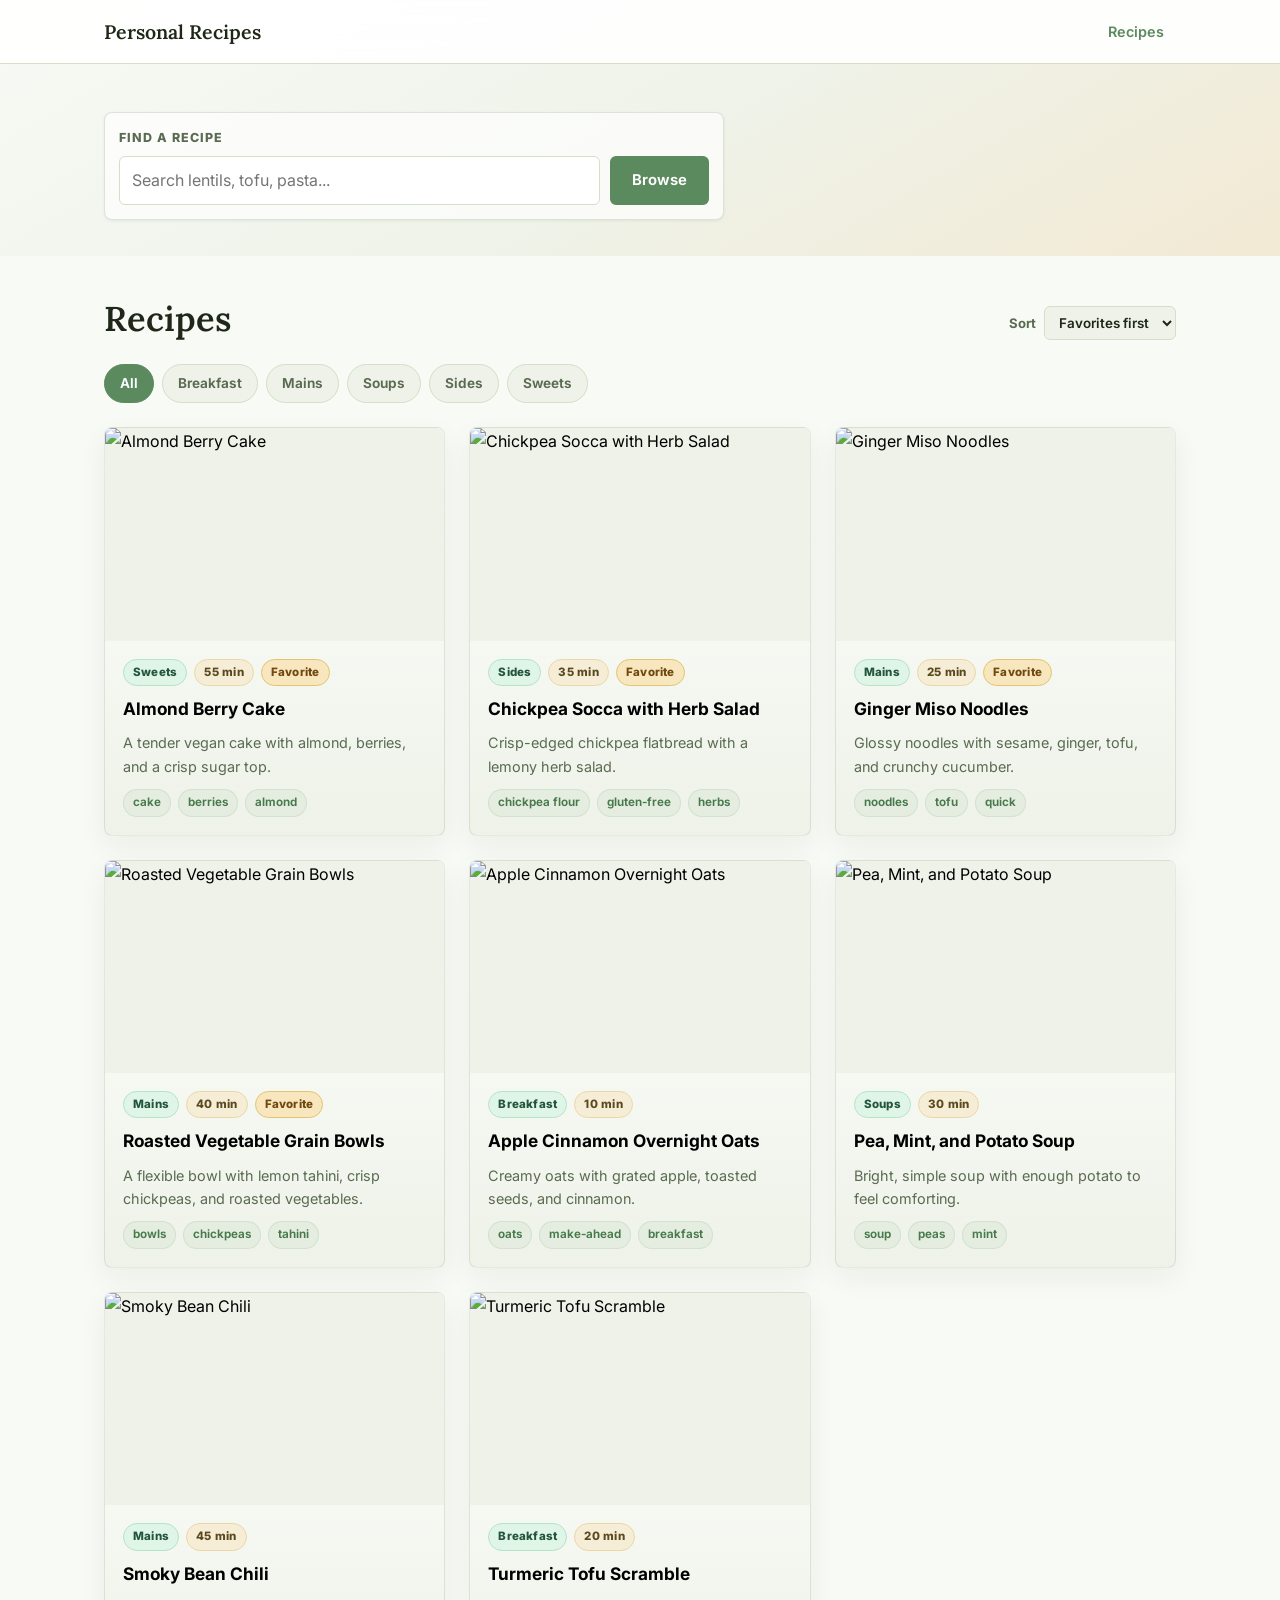
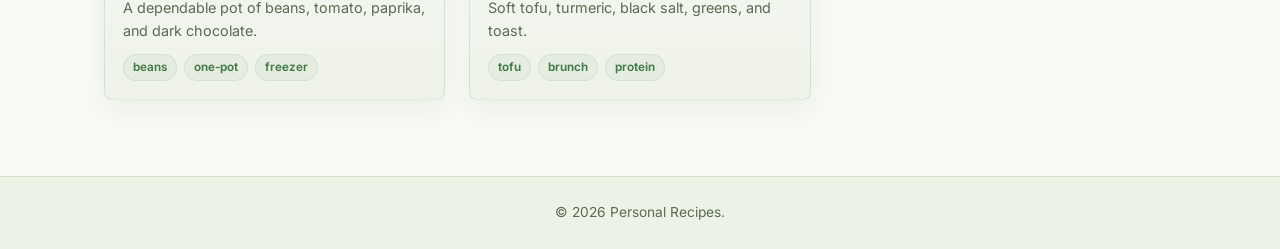
==== commit dd2953bf: "Remove homepage stats and subtitle" ====
--- a/index.html
+++ b/index.html
@@ -6,12 +6,12 @@
   <title>Personal Recipes</title>
   <meta name="description" content="A personal recipe collection for everyday meals, comfort food, and reliable home cooking." />
   <meta name="robots" content="index, follow" />
-  <link rel="canonical" href="https://schrammr.github.io/Robins-Cookbook.github.io/" />
+  <link rel="canonical" href="https://robins-cookbook.github.io/" />
 
   <meta property="og:type" content="website" />
   <meta property="og:title" content="Personal Recipes" />
   <meta property="og:description" content="A personal recipe collection for everyday meals, comfort food, and reliable home cooking." />
-  <meta property="og:url" content="https://schrammr.github.io/Robins-Cookbook.github.io/" />
+  <meta property="og:url" content="https://robins-cookbook.github.io/" />
   <meta property="og:image" content="https://images.unsplash.com/photo-1512621776951-a57141f2eefd?auto=format&fit=crop&w=1200&q=80" />
 
   <meta name="twitter:card" content="summary_large_image" />
@@ -32,7 +32,7 @@
       "@context": "https://schema.org",
       "@type": "WebSite",
       "name": "Personal Recipes",
-      "url": "https://schrammr.github.io/Robins-Cookbook.github.io/",
+      "url": "https://robins-cookbook.github.io/",
       "description": "A personal recipe collection for everyday meals, comfort food, and reliable home cooking."
     }
   </script>
@@ -61,20 +61,6 @@
               <a class="btn btn-primary" href="#recipes">Browse</a>
             </div>
           </form>
-          <dl class="hero-stats" aria-label="Cookbook overview">
-            <div>
-              <dt id="recipeCount">0</dt>
-              <dd>recipes</dd>
-            </div>
-            <div>
-              <dt>100%</dt>
-              <dd>vegan</dd>
-            </div>
-            <div>
-              <dt>33</dt>
-              <dd>min average</dd>
-            </div>
-          </dl>
         </div>
       </div>
     </section>
@@ -84,7 +70,6 @@
         <div class="section-heading">
           <div>
             <h2 class="section-title">Recipes</h2>
-            <p class="section-subtitle">Weeknight staples, weekend projects, and sweet things worth repeating.</p>
           </div>
           <label class="sort-control" for="recipeSort">
             <span>Sort</span>
--- a/style.css
+++ b/style.css
@@ -233,36 +233,6 @@
   box-shadow: 0 0 0 3px rgba(90,138,94,.16);
 }
 
-.hero-stats {
-  display: flex;
-  flex-wrap: wrap;
-  gap: 12px;
-  margin-top: 20px;
-}
-
-.hero-stats div {
-  min-width: 116px;
-  padding: 12px 14px;
-  border-left: 3px solid var(--color-accent);
-  background: rgba(255,255,255,.56);
-  border-radius: 0 var(--radius-sm) var(--radius-sm) 0;
-}
-
-.hero-stats dt {
-  font-family: 'Lora', serif;
-  font-size: 1.35rem;
-  font-weight: 700;
-  line-height: 1.1;
-}
-
-.hero-stats dd {
-  color: var(--color-text-muted);
-  font-size: .78rem;
-  font-weight: 700;
-  text-transform: uppercase;
-  letter-spacing: .06em;
-}
-
 .recipes-section { background: var(--color-bg); }
 
 .recipes-section .section-inner {
@@ -616,8 +586,6 @@
     max-width: calc(100vw - 56px);
   }
 
-  .hero-stats,
-  .hero-stats div,
   .sort-control {
     width: 100%;
   }
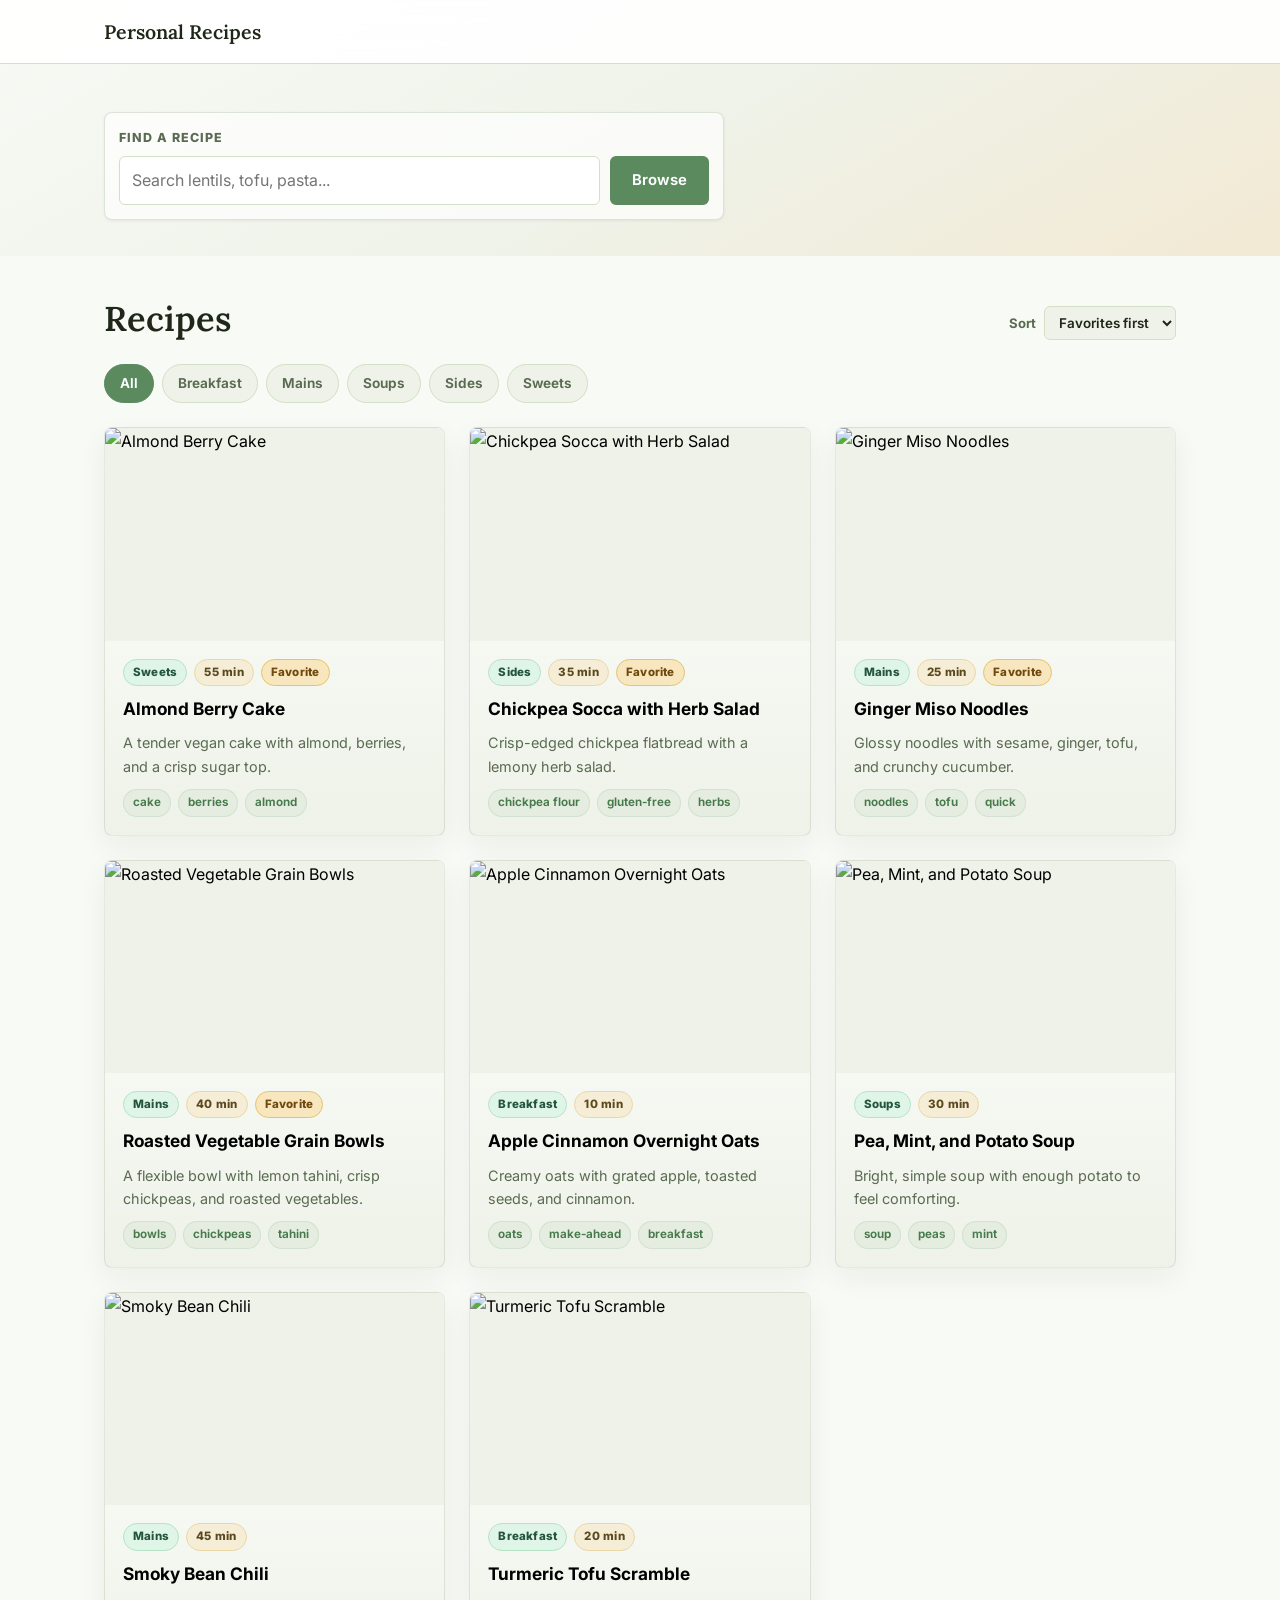
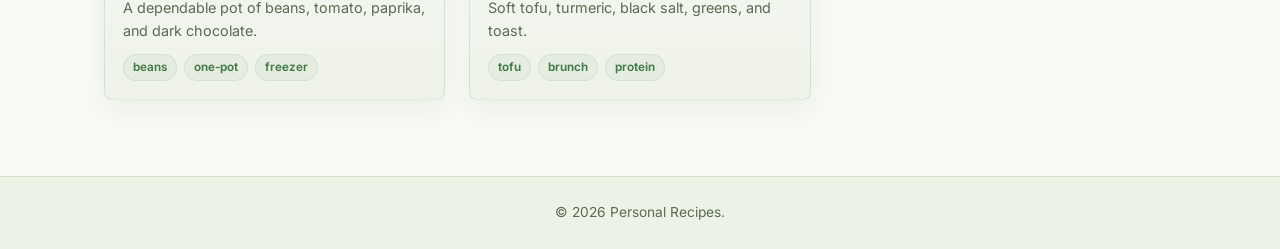
==== commit 3157e097: "Remove header recipe nav" ====
--- a/index.html
+++ b/index.html
@@ -41,12 +41,6 @@
   <header id="site-header">
     <nav class="nav-container" aria-label="Main navigation">
       <a href="#hero" class="nav-logo">Personal Recipes</a>
-      <ul class="nav-links" id="siteNavLinks">
-        <li><a href="#recipes">Recipes</a></li>
-      </ul>
-      <button class="nav-burger" id="navBurger" aria-label="Toggle menu" aria-controls="siteNavLinks" aria-expanded="false">
-        <span></span><span></span><span></span>
-      </button>
     </nav>
   </header>
 
--- a/style.css
+++ b/style.css
@@ -133,44 +133,6 @@
   text-decoration: none;
 }
 
-.nav-links {
-  display: flex;
-  list-style: none;
-  gap: 4px;
-  align-items: center;
-}
-
-.nav-links a {
-  color: var(--color-text-muted);
-  font-size: .9rem;
-  font-weight: 600;
-  padding: 6px 12px;
-  border-radius: var(--radius-sm);
-  transition: color var(--transition), background var(--transition);
-  text-decoration: none;
-}
-
-.nav-links a:hover { color: var(--color-text); background: var(--color-surface); }
-.nav-links a.active { color: var(--color-accent); }
-
-.nav-burger {
-  display: none;
-  flex-direction: column;
-  gap: 5px;
-  background: none;
-  border: none;
-  cursor: pointer;
-  padding: 4px;
-}
-
-.nav-burger span {
-  width: 24px;
-  height: 2px;
-  background: var(--color-text);
-  border-radius: 2px;
-  transition: transform var(--transition), opacity var(--transition);
-}
-
 .hero-section {
   display: flex;
   align-items: center;
@@ -517,33 +479,6 @@
 @media (max-width: 760px) {
   :root { --section-pad: 58px; }
 
-  .nav-burger { display: flex; }
-
-  .nav-links {
-    position: absolute;
-    top: var(--nav-height);
-    left: 0;
-    right: 0;
-    display: none;
-    flex-direction: column;
-    align-items: stretch;
-    gap: 0;
-    background: rgba(255,255,255,.98);
-    border-bottom: 1px solid var(--color-border);
-    padding: 8px 24px 18px;
-  }
-
-  .nav-links.open { display: flex; }
-
-  .nav-links a {
-    display: block;
-    padding: 12px 0;
-  }
-
-  .nav-burger.open span:nth-child(1) { transform: translateY(7px) rotate(45deg); }
-  .nav-burger.open span:nth-child(2) { opacity: 0; }
-  .nav-burger.open span:nth-child(3) { transform: translateY(-7px) rotate(-45deg); }
-
   .hero-search {
     max-width: 100%;
   }
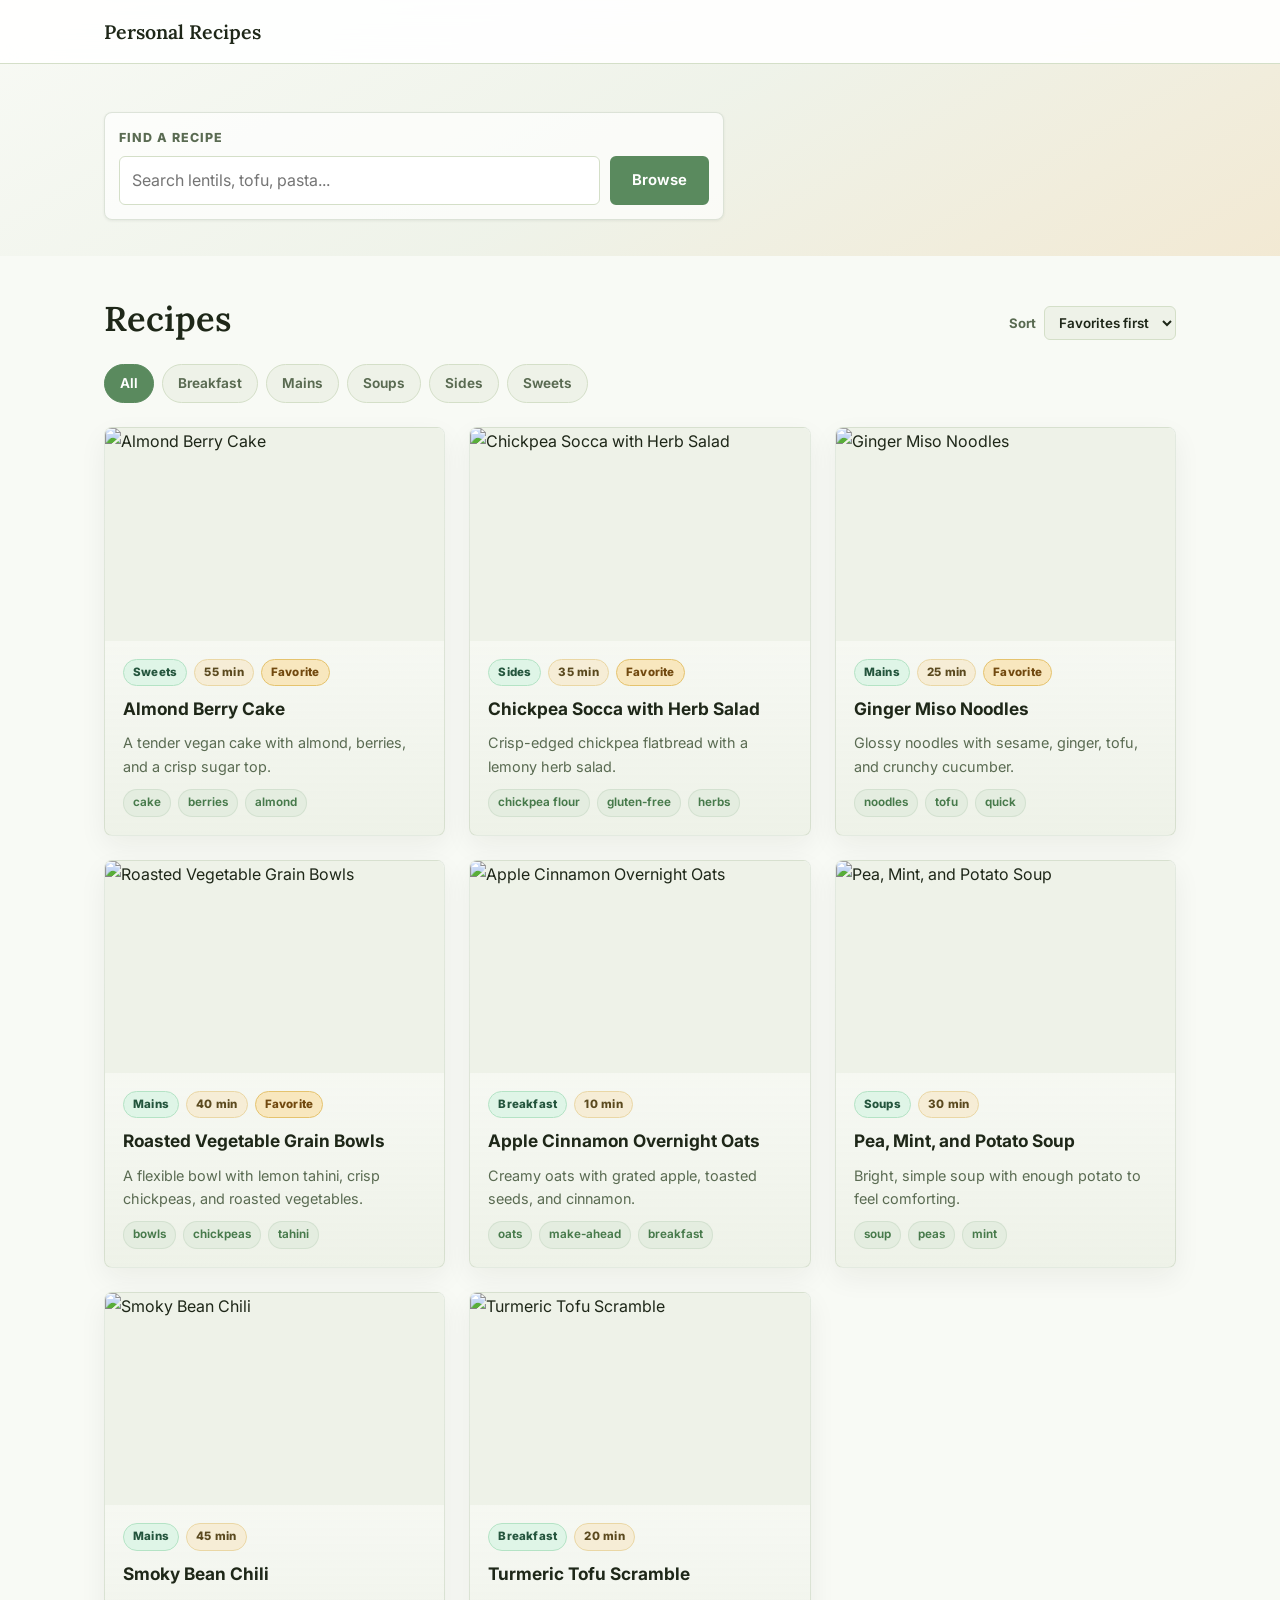
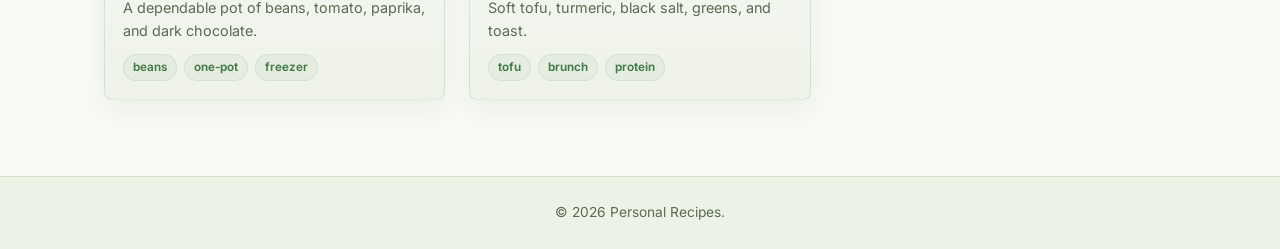
==== commit 1d61d81a: "Add dedicated recipe pages" ====
--- a/index.html
+++ b/index.html
@@ -86,29 +86,7 @@
     <p>© <span id="footerYear"></span> Personal Recipes.</p>
   </footer>
 
-  <div class="recipe-modal" id="recipeModal" role="dialog" aria-modal="true" aria-labelledby="modalTitle" hidden>
-    <div class="modal-backdrop" data-close-modal></div>
-    <article class="modal-card">
-      <button class="modal-close" type="button" aria-label="Close recipe" data-close-modal>×</button>
-      <img id="modalImage" alt="" />
-      <div class="modal-body">
-        <div class="modal-meta" id="modalMeta"></div>
-        <h2 id="modalTitle"></h2>
-        <p id="modalDescription"></p>
-        <div class="modal-columns">
-          <div>
-            <h3>Ingredients</h3>
-            <ul id="modalIngredients"></ul>
-          </div>
-          <div>
-            <h3>Method</h3>
-            <ol id="modalSteps"></ol>
-          </div>
-        </div>
-      </div>
-    </article>
-  </div>
-
+  <script src="data/recipes.js"></script>
   <script src="script.js"></script>
 </body>
 </html>
--- a/style.css
+++ b/style.css
@@ -36,8 +36,6 @@
   overflow-x: hidden;
 }
 
-body.modal-open { overflow: hidden; }
-
 a { color: var(--color-accent); text-decoration: none; }
 a:hover { text-decoration: underline; }
 img { display: block; max-width: 100%; }
@@ -277,8 +275,12 @@
   box-shadow: 0 10px 28px rgba(30,39,24,.06);
   cursor: pointer;
   text-align: left;
+  color: var(--color-text);
+  text-decoration: none;
   transition: transform var(--transition), box-shadow var(--transition), border-color var(--transition);
 }
+
+.recipe-card:hover { text-decoration: none; }
 
 .recipe-card:hover,
 .recipe-card:focus-visible {
@@ -304,8 +306,7 @@
 }
 
 .recipe-meta-row,
-.recipe-tags,
-.modal-meta {
+.recipe-tags {
   display: flex;
   flex-wrap: wrap;
   gap: 7px;
@@ -372,94 +373,132 @@
   font-size: .86rem;
 }
 
-.recipe-modal[hidden] { display: none; }
-
-.recipe-modal {
-  position: fixed;
-  inset: 0;
-  z-index: 200;
+.recipe-hero-detail {
+  padding-top: var(--nav-height);
+  background: linear-gradient(150deg, rgba(248,250,245,.98) 0%, rgba(238,242,232,.92) 60%, rgba(241,229,203,.76) 100%);
+}
+
+.recipe-hero-grid {
   display: grid;
-  place-items: center;
-  padding: 24px;
-}
-
-.modal-backdrop {
-  position: absolute;
-  inset: 0;
-  background: rgba(9, 16, 8, .58);
-  backdrop-filter: blur(8px);
-}
-
-.modal-card {
-  position: relative;
-  width: min(960px, 100%);
-  max-height: min(860px, calc(100vh - 48px));
-  overflow: auto;
-  background: var(--color-panel);
+  grid-template-columns: minmax(0, 1fr) minmax(300px, 420px);
+  gap: 40px;
+  align-items: center;
+  padding-bottom: 48px;
+}
+
+.back-link {
+  display: inline-flex;
+  margin-bottom: 18px;
+  color: var(--color-text-muted);
+  font-size: .86rem;
+  font-weight: 700;
+}
+
+.back-link::before {
+  content: "<";
+  margin-right: 8px;
+}
+
+.recipe-hero-grid h1 {
+  font-family: 'Lora', serif;
+  font-size: clamp(2.1rem, 5vw, 4rem);
+  line-height: 1.08;
+  margin: 14px 0 14px;
+}
+
+.recipe-hero-grid p {
+  color: var(--color-text-muted);
+  max-width: 640px;
+  margin-bottom: 18px;
+}
+
+.recipe-hero-grid img {
+  width: 100%;
+  aspect-ratio: 4 / 3;
+  object-fit: cover;
   border-radius: var(--radius-md);
-  box-shadow: var(--shadow-lg);
-}
-
-.modal-close {
-  position: absolute;
-  top: 12px;
-  right: 12px;
-  z-index: 2;
-  width: 38px;
-  height: 38px;
-  border: none;
-  border-radius: 50%;
-  background: rgba(255,255,255,.9);
-  color: var(--color-text);
-  font-size: 1.45rem;
-  line-height: 1;
-  cursor: pointer;
-  box-shadow: var(--shadow-sm);
-}
-
-.modal-card > img {
-  width: 100%;
-  max-height: 360px;
-  object-fit: cover;
-}
-
-.modal-body { padding: 26px; }
-
-.modal-body h2 {
-  font-family: 'Lora', serif;
-  font-size: clamp(1.7rem, 4vw, 2.4rem);
-  line-height: 1.14;
-  margin: 12px 0 10px;
-}
-
-.modal-body > p {
-  color: var(--color-text-muted);
-  max-width: 760px;
-}
-
-.modal-columns {
+  border: 1px solid rgba(122,148,108,.22);
+  box-shadow: var(--shadow-md);
+}
+
+.recipe-detail-grid {
   display: grid;
-  grid-template-columns: minmax(220px, .85fr) minmax(0, 1.15fr);
-  gap: 28px;
-  margin-top: 24px;
-}
-
-.modal-columns h3 {
+  grid-template-columns: minmax(240px, .7fr) minmax(0, 1fr) minmax(260px, .8fr);
+  gap: 22px;
+  align-items: start;
+}
+
+.recipe-panel,
+.recipe-tool {
+  background: var(--color-surface);
+  border: 1px solid var(--color-border);
+  border-radius: var(--radius-md);
+  padding: 22px;
+}
+
+.recipe-panel h2,
+.recipe-tool h2 {
+  font-size: 1.05rem;
+  margin-bottom: 12px;
+}
+
+.recipe-panel ul,
+.recipe-panel ol {
+  padding-left: 20px;
+}
+
+.recipe-panel li {
+  margin-bottom: 9px;
+}
+
+.recipe-feature-stack {
+  display: grid;
+  gap: 14px;
+}
+
+.tool-kicker {
+  display: block;
+  margin-bottom: 8px;
   font-size: .84rem;
-  color: var(--color-text-muted);
+  color: var(--color-accent);
   font-weight: 800;
   letter-spacing: .08em;
   text-transform: uppercase;
+}
+
+.recipe-tool p {
+  color: var(--color-text-muted);
+  font-size: .92rem;
+}
+
+.range-control {
+  display: flex;
+  align-items: center;
+  justify-content: space-between;
+  gap: 12px;
+  color: var(--color-text-muted);
+  font-size: .9rem;
+  font-weight: 700;
   margin-bottom: 10px;
 }
 
-.modal-columns ul,
-.modal-columns ol {
-  padding-left: 20px;
-  color: var(--color-text);
-}
-
-.modal-columns li { margin-bottom: 8px; }
+.range-control strong {
+  color: var(--color-text);
+}
+
+.recipe-tool input[type="range"] {
+  width: 100%;
+  accent-color: var(--color-accent);
+  margin-bottom: 12px;
+}
+
+.source-tool .btn {
+  margin-top: 12px;
+}
+
+.recipe-not-found {
+  padding-top: calc(var(--nav-height) + 60px);
+}
 
 .reveal {
   opacity: 0;
@@ -497,9 +536,8 @@
     width: 100%;
   }
 
-  .modal-columns {
-    grid-template-columns: 1fr;
-  }
+  .recipe-hero-grid,
+  .recipe-detail-grid { grid-template-columns: 1fr; }
 }
 
 @media (max-width: 520px) {
@@ -553,15 +591,5 @@
     max-width: calc(100vw - 36px);
   }
 
-  .recipe-modal {
-    padding: 12px;
-  }
-
-  .modal-card {
-    max-height: calc(100vh - 24px);
-  }
-
-  .modal-body {
-    padding: 22px 18px;
-  }
-}
+  .recipe-hero-grid { gap: 24px; }
+}
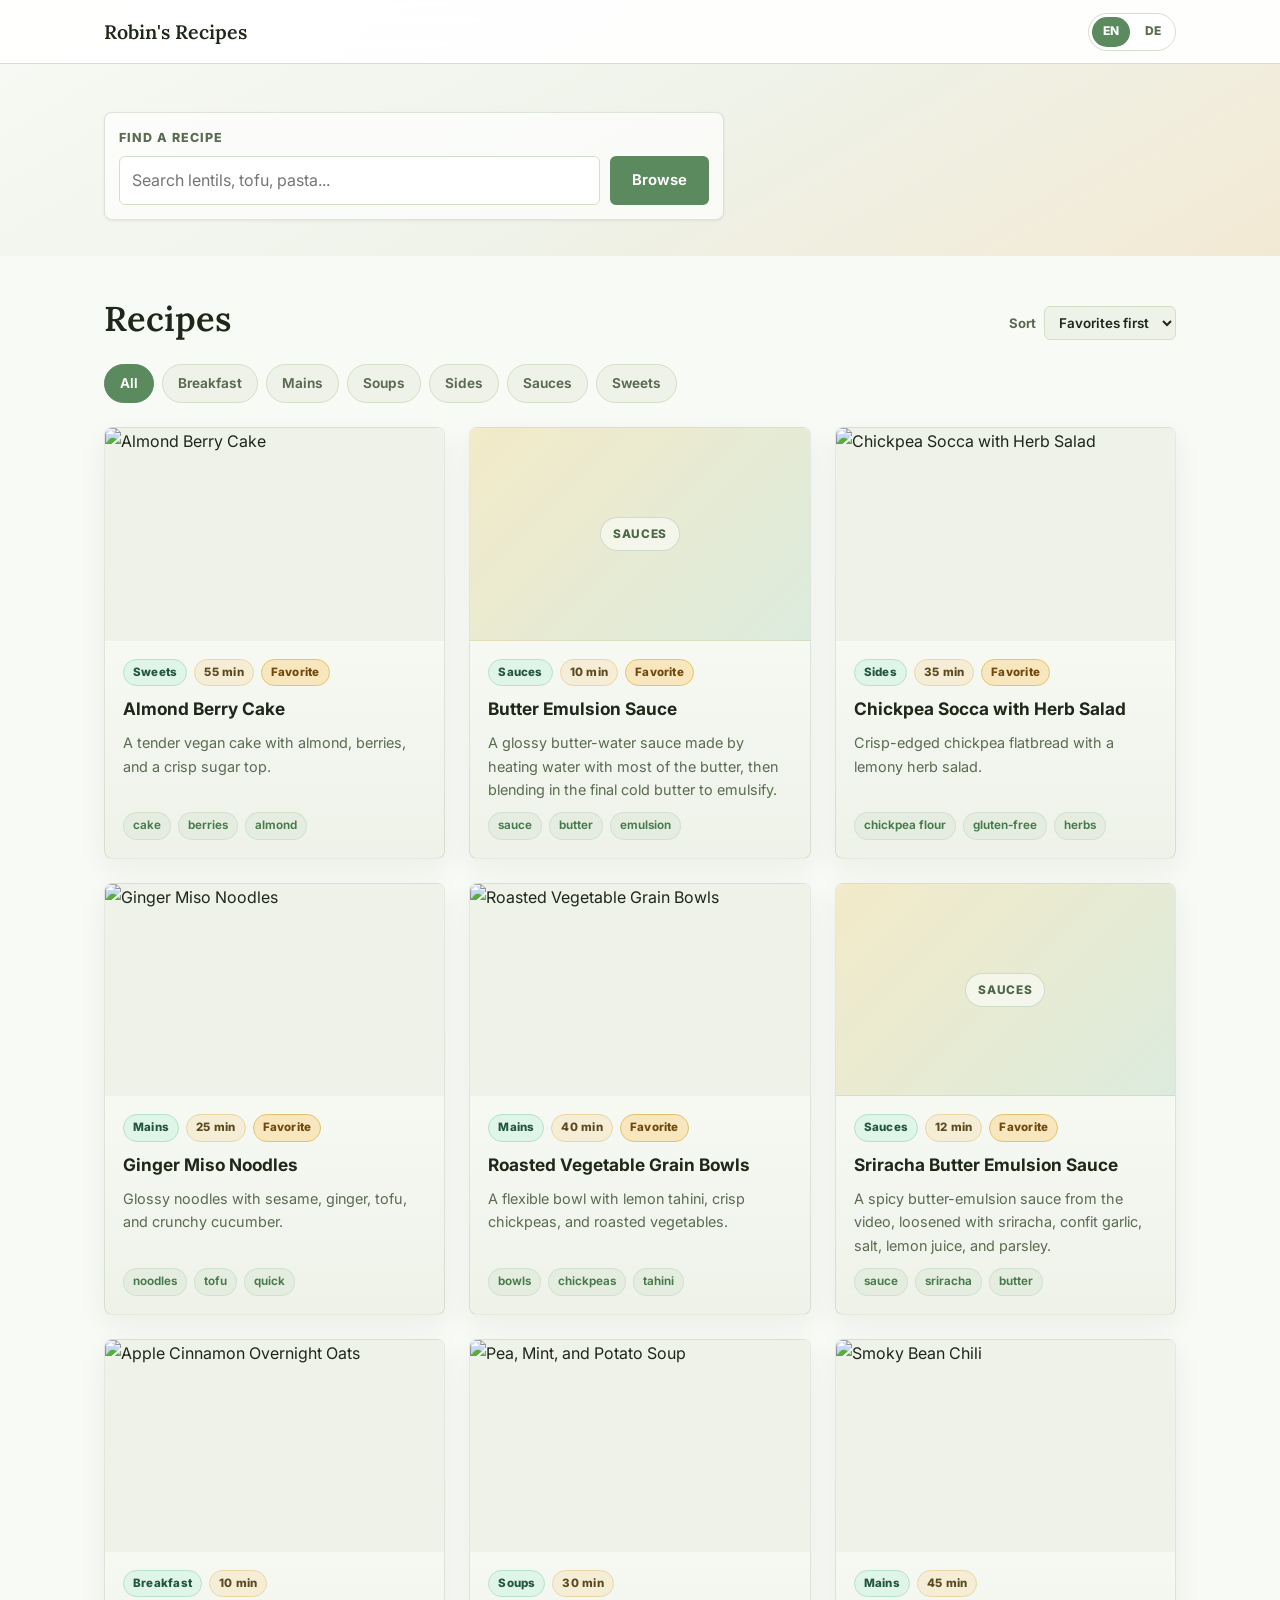
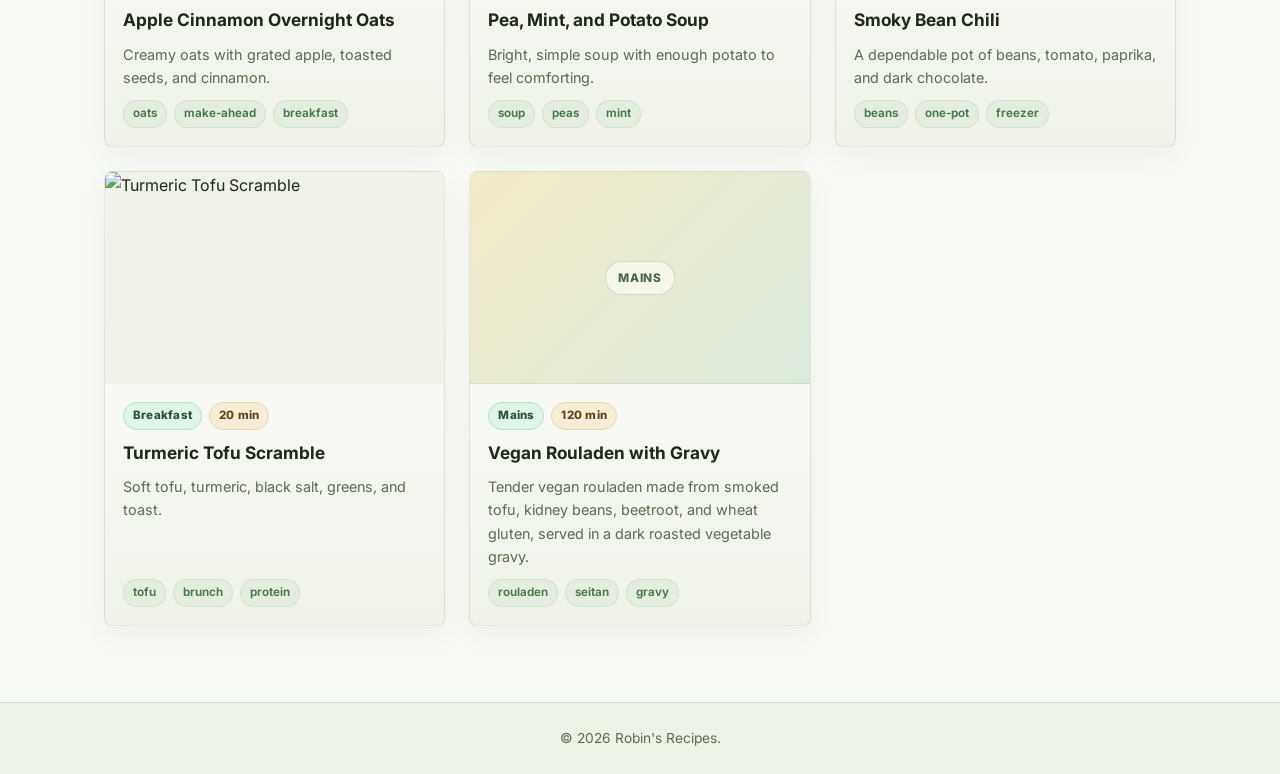
==== commit 2583fb6b: "Add bilingual site support" ====
--- a/index.html
+++ b/index.html
@@ -3,19 +3,19 @@
 <head>
   <meta charset="UTF-8" />
   <meta name="viewport" content="width=device-width, initial-scale=1.0" />
-  <title>Personal Recipes</title>
+  <title>Robin's Recipes</title>
   <meta name="description" content="A personal recipe collection for everyday meals, comfort food, and reliable home cooking." />
   <meta name="robots" content="index, follow" />
   <link rel="canonical" href="https://robins-cookbook.github.io/" />
 
   <meta property="og:type" content="website" />
-  <meta property="og:title" content="Personal Recipes" />
+  <meta property="og:title" content="Robin's Recipes" />
   <meta property="og:description" content="A personal recipe collection for everyday meals, comfort food, and reliable home cooking." />
   <meta property="og:url" content="https://robins-cookbook.github.io/" />
   <meta property="og:image" content="https://images.unsplash.com/photo-1512621776951-a57141f2eefd?auto=format&fit=crop&w=1200&q=80" />
 
   <meta name="twitter:card" content="summary_large_image" />
-  <meta name="twitter:title" content="Personal Recipes" />
+  <meta name="twitter:title" content="Robin's Recipes" />
   <meta name="twitter:description" content="A personal recipe collection for everyday meals, comfort food, and reliable home cooking." />
   <meta name="twitter:image" content="https://images.unsplash.com/photo-1512621776951-a57141f2eefd?auto=format&fit=crop&w=1200&q=80" />
 
@@ -31,7 +31,7 @@
     {
       "@context": "https://schema.org",
       "@type": "WebSite",
-      "name": "Personal Recipes",
+      "name": "Robin's Recipes",
       "url": "https://robins-cookbook.github.io/",
       "description": "A personal recipe collection for everyday meals, comfort food, and reliable home cooking."
     }
@@ -40,7 +40,7 @@
 <body>
   <header id="site-header">
     <nav class="nav-container" aria-label="Main navigation">
-      <a href="#hero" class="nav-logo">Personal Recipes</a>
+      <a href="#hero" class="nav-logo">Robin's Recipes</a>
     </nav>
   </header>
 
@@ -83,10 +83,11 @@
   </main>
 
   <footer>
-    <p>© <span id="footerYear"></span> Personal Recipes.</p>
+    <p>© <span id="footerYear"></span> <span data-site-name>Robin's Recipes</span>.</p>
   </footer>
 
   <script src="data/recipes.js"></script>
+  <script src="i18n.js"></script>
   <script src="script.js"></script>
 </body>
 </html>
--- a/style.css
+++ b/style.css
@@ -131,6 +131,34 @@
   text-decoration: none;
 }
 
+.language-toggle {
+  display: inline-flex;
+  align-items: center;
+  gap: 4px;
+  border: 1px solid var(--color-border);
+  border-radius: 99px;
+  padding: 3px;
+  background: rgba(255,255,255,.72);
+}
+
+.language-toggle button {
+  min-width: 38px;
+  min-height: 30px;
+  border: 0;
+  border-radius: 99px;
+  background: transparent;
+  color: var(--color-text-muted);
+  cursor: pointer;
+  font-size: .75rem;
+  font-weight: 800;
+  letter-spacing: .04em;
+}
+
+.language-toggle button.active {
+  background: var(--color-accent);
+  color: #fff;
+}
+
 .hero-section {
   display: flex;
   align-items: center;
@@ -297,6 +325,29 @@
   background: var(--color-surface);
 }
 
+.recipe-card-placeholder {
+  width: 100%;
+  aspect-ratio: 16 / 10;
+  background:
+    linear-gradient(135deg, rgba(245,232,188,.72), rgba(212,232,217,.7)),
+    var(--color-surface);
+  display: grid;
+  place-items: center;
+  color: #4d6747;
+  border-bottom: 1px solid rgba(122,148,108,.16);
+}
+
+.recipe-card-placeholder span {
+  border: 1px solid rgba(90,138,94,.24);
+  border-radius: 99px;
+  padding: 6px 12px;
+  background: rgba(255,255,255,.55);
+  font-size: .74rem;
+  font-weight: 800;
+  letter-spacing: .06em;
+  text-transform: uppercase;
+}
+
 .recipe-card-body {
   padding: 18px;
   display: flex;
@@ -386,6 +437,10 @@
   padding-bottom: 48px;
 }
 
+.recipe-hero-grid-no-image {
+  grid-template-columns: minmax(0, 760px);
+}
+
 .back-link {
   display: inline-flex;
   margin-bottom: 18px;
@@ -421,16 +476,46 @@
   box-shadow: var(--shadow-md);
 }
 
+.recipe-body {
+  padding-top: 48px;
+}
+
+.recipe-top-info {
+  display: grid;
+  grid-template-columns: repeat(auto-fit, minmax(230px, 1fr));
+  gap: 18px;
+  margin-bottom: 42px;
+}
+
+.recipe-info-block {
+  border-top: 3px solid var(--color-accent);
+  padding-top: 14px;
+}
+
+.recipe-info-block h2 {
+  font-size: 1.02rem;
+  margin-bottom: 8px;
+}
+
+.recipe-info-block p {
+  color: var(--color-text-muted);
+  font-size: .93rem;
+}
+
 .recipe-detail-grid {
   display: grid;
-  grid-template-columns: minmax(240px, .7fr) minmax(0, 1fr) minmax(260px, .8fr);
-  gap: 22px;
+  grid-template-columns: minmax(240px, .72fr) minmax(0, 1.08fr);
+  gap: 56px;
   align-items: start;
 }
 
-.recipe-panel,
+.recipe-panel {
+  border-top: 1px solid var(--color-border);
+  padding-top: 20px;
+}
+
 .recipe-tool {
-  background: var(--color-surface);
+  background: var(--color-panel);
   border: 1px solid var(--color-border);
   border-radius: var(--radius-md);
   padding: 22px;
@@ -454,6 +539,8 @@
 .recipe-feature-stack {
   display: grid;
   gap: 14px;
+  grid-column: 1 / -1;
+  max-width: 420px;
 }
 
 .tool-kicker {
@@ -492,8 +579,19 @@
   margin-bottom: 12px;
 }
 
-.source-tool .btn {
-  margin-top: 12px;
+.related-recipe-list {
+  display: grid;
+  gap: 8px;
+}
+
+.related-recipe-link {
+  display: block;
+  color: var(--color-accent);
+  font-weight: 800;
+}
+
+.related-recipe-link::after {
+  content: " ->";
 }
 
 .recipe-not-found {
@@ -538,6 +636,10 @@
 
   .recipe-hero-grid,
   .recipe-detail-grid { grid-template-columns: 1fr; }
+
+  .recipe-detail-grid {
+    gap: 34px;
+  }
 }
 
 @media (max-width: 520px) {
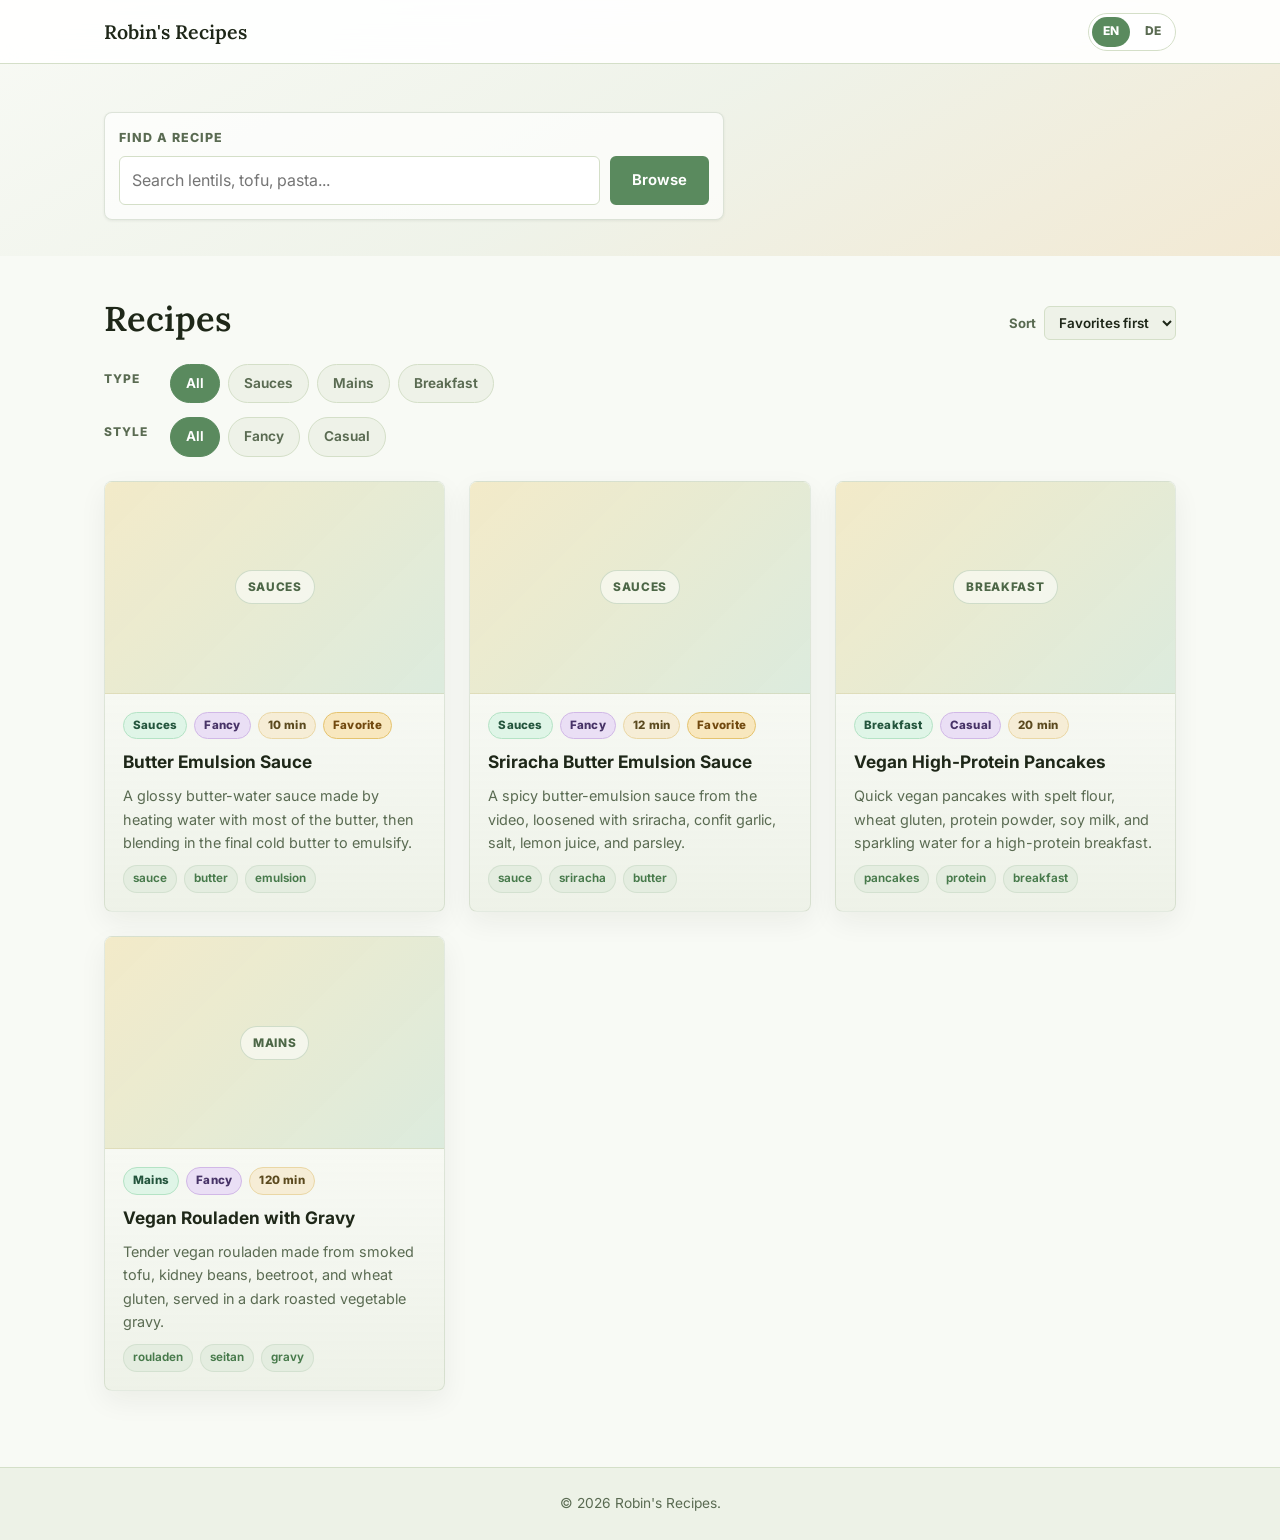
==== commit 877a7748: "Add casual and fancy recipe filters" ====
--- a/index.html
+++ b/index.html
@@ -75,7 +75,16 @@
           </label>
         </div>
 
-        <div class="filter-bar" id="categoryFilters" aria-label="Filter recipes by category"></div>
+        <div class="filter-groups">
+          <div class="filter-group">
+            <span class="filter-label" data-filter-label="type">Type</span>
+            <div class="filter-bar" id="categoryFilters" aria-label="Filter recipes by category"></div>
+          </div>
+          <div class="filter-group">
+            <span class="filter-label" data-filter-label="style">Style</span>
+            <div class="filter-bar" id="styleFilters" aria-label="Filter recipes by style"></div>
+          </div>
+        </div>
         <div class="recipe-grid" id="recipeGrid"></div>
       </div>
     </section>
--- a/style.css
+++ b/style.css
@@ -259,11 +259,32 @@
   font-weight: 600;
 }
 
+.filter-groups {
+  display: grid;
+  gap: 14px;
+  margin-bottom: 24px;
+}
+
+.filter-group {
+  display: grid;
+  grid-template-columns: 54px 1fr;
+  gap: 12px;
+  align-items: start;
+}
+
+.filter-label {
+  color: var(--color-text-muted);
+  font-size: .75rem;
+  font-weight: 800;
+  letter-spacing: .08em;
+  line-height: 2.55;
+  text-transform: uppercase;
+}
+
 .filter-bar {
   display: flex;
   gap: 8px;
   flex-wrap: wrap;
-  margin-bottom: 24px;
 }
 
 .filter-btn {
@@ -365,6 +386,7 @@
 }
 
 .recipe-category,
+.recipe-style,
 .recipe-time,
 .recipe-season,
 .recipe-favorite {
@@ -379,6 +401,7 @@
 }
 
 .recipe-category { color: #24553d; background: #dff5e7; border: 1px solid #b4e3c5; }
+.recipe-style { color: #473367; background: #eadff5; border: 1px solid #d1b8e7; }
 .recipe-time { color: #5b4a1f; background: #f6edd6; border: 1px solid #ead7a5; }
 .recipe-season { color: #583148; background: #f4dde6; border: 1px solid #e6bdce; }
 .recipe-favorite { color: #71490f; background: #f8e7be; border: 1px solid #e5c36e; }
@@ -558,6 +581,38 @@
   font-size: .92rem;
 }
 
+.macro-table {
+  width: 100%;
+  border-collapse: collapse;
+  margin-bottom: 12px;
+  font-size: .92rem;
+}
+
+.macro-table tr {
+  border-bottom: 1px solid rgba(122,148,108,.18);
+}
+
+.macro-table tr:last-child {
+  border-bottom: 0;
+}
+
+.macro-table th,
+.macro-table td {
+  padding: 8px 0;
+  text-align: left;
+}
+
+.macro-table th {
+  color: var(--color-text-muted);
+  font-weight: 700;
+}
+
+.macro-table td {
+  color: var(--color-text);
+  font-weight: 800;
+  text-align: right;
+}
+
 .range-control {
   display: flex;
   align-items: center;
@@ -675,8 +730,13 @@
     width: min(210px, calc(100vw - 132px));
   }
 
-  .filter-bar {
-    flex-wrap: wrap;
+  .filter-group {
+    grid-template-columns: 1fr;
+    gap: 6px;
+  }
+
+  .filter-label {
+    line-height: 1.2;
   }
 
   .filter-btn {
